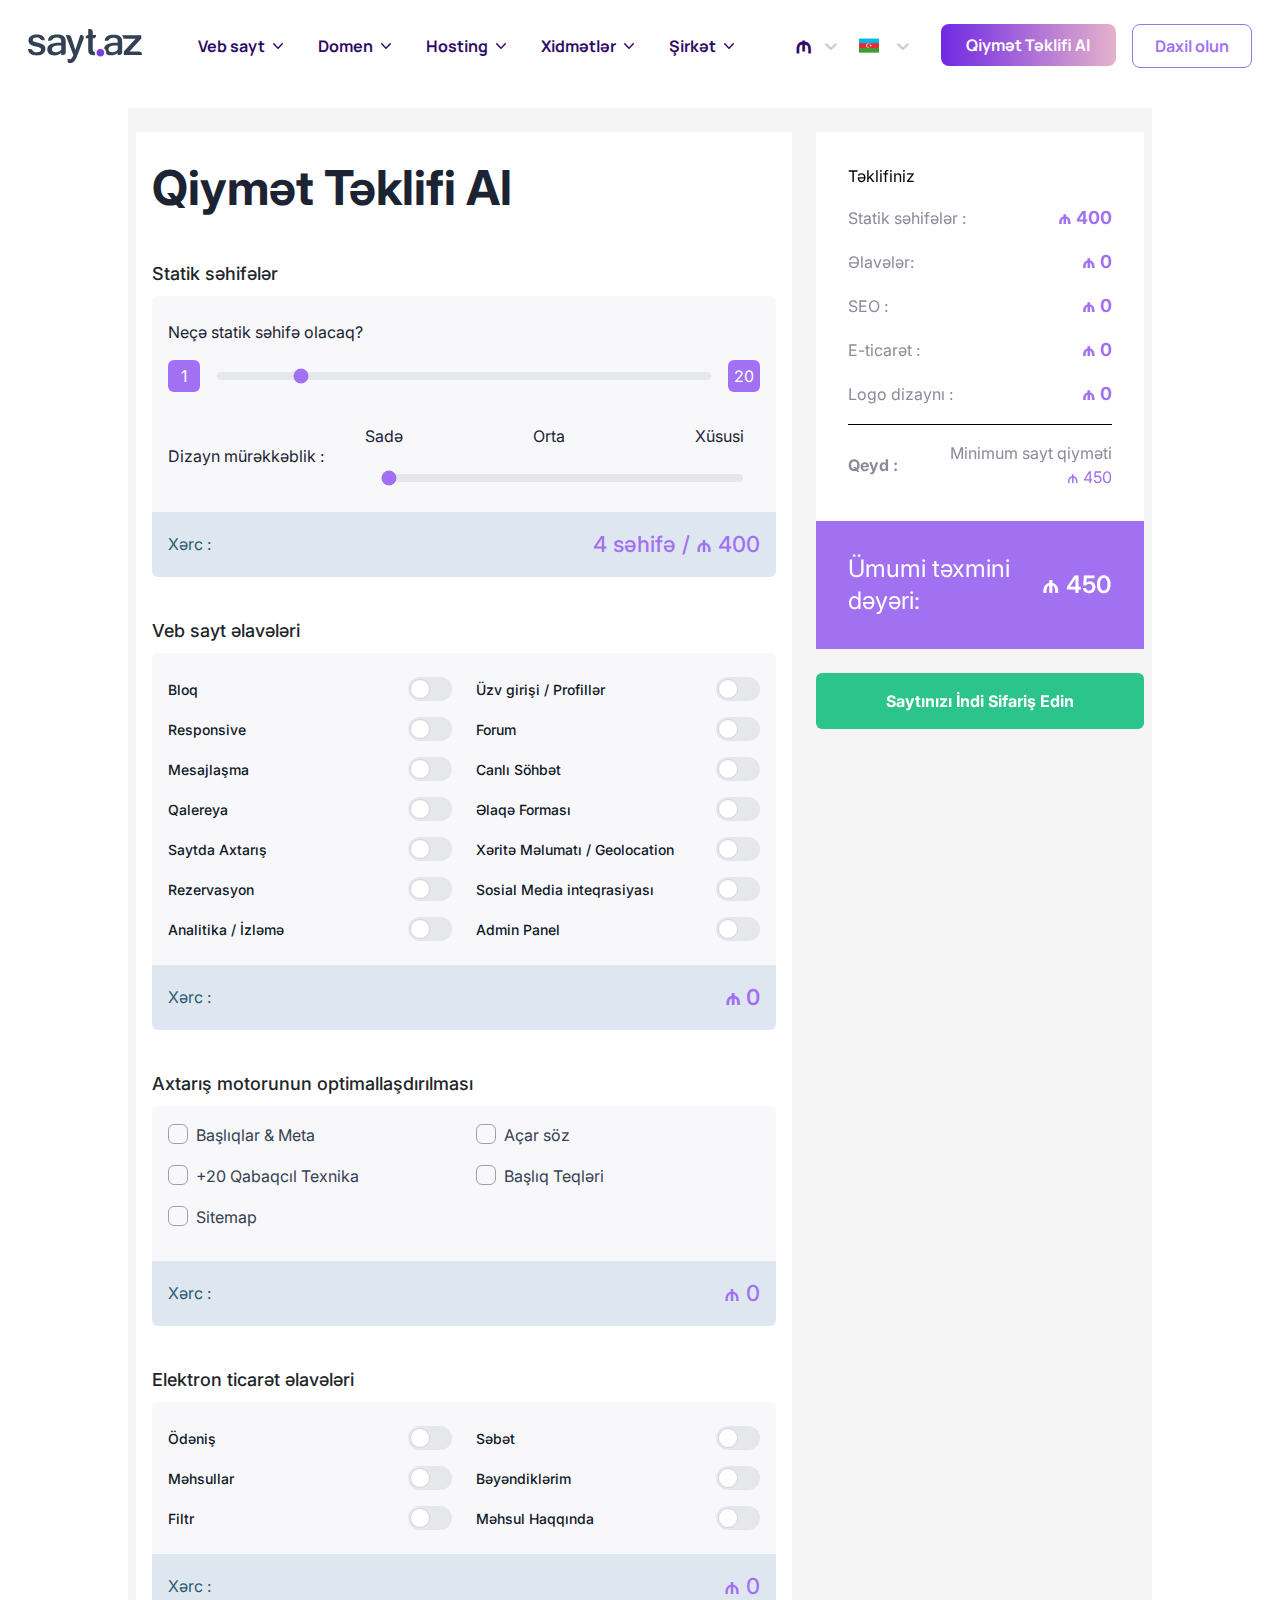
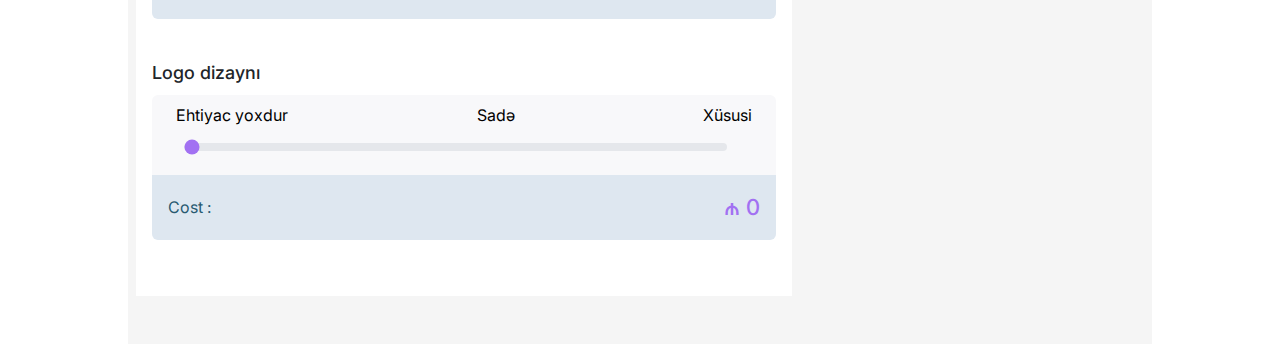
==== calculator.html @ a7df0b22 "calculator" ====
<!DOCTYPE html>
<html lang="en">
<head>
    <meta charset="UTF-8">
    <meta name="viewport" content="width=device-width, initial-scale=1.0">
    <title>sayt</title>
    <link rel="stylesheet" href="/src/input.css" />
    <link rel="stylesheet" href="/src/output.css" />
    <link rel="preconnect" href="https://fonts.googleapis.com">
    <link rel="preconnect" href="https://fonts.gstatic.com" crossorigin>
    <link href="https://fonts.googleapis.com/css2?family=Inter:ital,opsz,wght@0,14..32,100..900;1,14..32,100..900&family=Manrope:wght@200..800&display=swap" rel="stylesheet">
</head>
<body>
    <header class="flex py-[24px] bg-white px-[28px] items-center justify-between sticky top-0 z-[5000]">
        <a href="/index.html" class="h-[34.8px] w-[114px]"><img class="h-[100%] w-[100%] cursor-pointer" src="./icon/saytaz.svg" alt="logo" /></a>
        <div class="flex items-center gap-[30px]  max-s:hidden">
            <div class="flex flex-col relative">
                <div onclick="opendd(1)" class="flex items-center font-bold text-[16px] gap-[3px] cursor-pointer text-[#300B66] hover:text-[rgb(125,59,226)]">
                    <div>Veb sayt</div>
                    <div class="h-[20px] w-[20px]"><svg xmlns="http://www.w3.org/2000/svg" viewBox="0 0 20 20" fill="currentColor" aria-hidden="true" class="w-5 h-5 group-hover:text-mainLightPurpleHover"><path fill-rule="evenodd" d="M5.23 7.21a.75.75 0 011.06.02L10 11.168l3.71-3.938a.75.75 0 111.08 1.04l-4.25 4.5a.75.75 0 01-1.08 0l-4.25-4.5a.75.75 0 01.02-1.06z" clip-rule="evenodd"></path></svg></div>
                </div>
                <div id="dropdown1" class="flex-col py-[16px] min-w-[414px] bg-white rounded-lg border-slate-200 hidden overflow-y-scroll border-[1px] absolute top-[38px] left-[-158px] z-[1000] dropdowns">
                    <div class="flex pt-[12px] pr-[16px] pb-[12px] pl-[32px] gap-[16px] hover:bg-[rgb(248,250,252)] cursor-pointer">
                        <div class="h-[52px] w-[52px] bg-[rgb(219,234,254)] flex items-center justify-center rounded-[8px]">
                            <img class="h-auto max-w-[28px]" src="./icon/website-program.svg" alt="wbp1"/>
                        </div>
                        <div class="flex flex-col">
                            <p class="text-[rgb(51,65,85)] font-[500] text-[16px]">Saytların hazırlanması</p>
                            <p class="text-[14px] font-bold text-[rgb(100,116,139)] ">Veb saytların hazırlanması</p>
                        </div>
                    </div>
                    <div class="flex pt-[12px] pr-[16px] pb-[12px] pl-[32px] gap-[16px] hover:bg-[rgb(248,250,252)] cursor-pointer">
                        <div class="h-[52px] w-[52px] bg-[rgb(219,234,254)] flex items-center justify-center rounded-[8px]">
                            <img class="h-auto max-w-[28px]" src="./icon/lJ9i3mHSrGbIyOFk6VnqpcyzeZgiKmjyiUfdEhAc.svg" alt="wbp2"/>
                        </div>
                        <div class="flex flex-col">
                            <p class="text-[rgb(51,65,85)] font-[500] text-[16px]">Hökumət və qeyri-kommersiya saytları</p>
                            <p class="text-[14px] font-bold text-[rgb(100,116,139)] ">Hökumət və qeyri-kommersiya saytları</p>
                        </div>
                    </div>
                    <div class="flex pt-[12px] pr-[16px] pb-[12px] pl-[32px] gap-[16px] hover:bg-[rgb(248,250,252)] cursor-pointer">
                        <div class="h-[52px] w-[52px] bg-[rgb(219,234,254)] flex items-center justify-center rounded-[8px]">
                            <img class="h-auto max-w-[28px]" src="./icon/3.svg" alt="wbp3"/>
                        </div>
                        <div class="flex flex-col">
                            <p class="text-[rgb(51,65,85)] font-[500] text-[16px]">Kiçik biznes saytları</p>
                            <p class="text-[14px] font-bold text-[rgb(100,116,139)] ">Kiçik bizneslər üçün saytlar</p>
                        </div>
                    </div>
                    <div class="flex pt-[12px] pr-[16px] pb-[12px] pl-[32px] gap-[16px] hover:bg-[rgb(248,250,252)] cursor-pointer">
                        <div class="h-[52px] w-[52px] bg-[rgb(219,234,254)] flex items-center justify-center rounded-[8px]">
                            <img class="h-auto max-w-[28px]" src="./icon/4.svg" alt="wbp4"/>
                        </div>
                        <div class="flex flex-col">
                            <p class="text-[rgb(51,65,85)] font-[500] text-[16px]">E-ticarət saytları</p>
                            <p class="text-[14px] font-bold text-[rgb(100,116,139)] ">E-ticarət saytları</p>
                        </div>
                    </div>
                    <div class="flex pt-[12px] pr-[16px] pb-[12px] pl-[32px] gap-[16px] hover:bg-[rgb(248,250,252)] cursor-pointer">
                        <div class="h-[52px] w-[52px] bg-[rgb(219,234,254)] flex items-center justify-center rounded-[8px]">
                            <img class="h-auto max-w-[28px]" src="./icon/5.svg" alt="wbp5"/>
                        </div>
                        <div class="flex flex-col">
                            <p class="text-[rgb(51,65,85)] font-[500] text-[16px]">Hüquq firma saytı</p>
                            <p class="text-[14px] font-bold text-[rgb(100,116,139)] ">Hüquq firma saytı</p>
                        </div>
                    </div>
                    <div class="flex pt-[12px] pr-[16px] pb-[12px] pl-[32px] gap-[16px] hover:bg-[rgb(248,250,252)] cursor-pointer">
                        <div class="h-[52px] w-[52px] bg-[rgb(219,234,254)] flex items-center justify-center rounded-[8px]">
                            <img class="h-auto max-w-[28px]" src="./icon/6.svg" alt="wbp6"/>
                        </div>
                        <div class="flex flex-col">
                            <p class="text-[rgb(51,65,85)] font-[500] text-[16px]">Bloqlar və Şəxsi Vebsayt</p>
                            <p class="text-[14px] font-bold text-[rgb(100,116,139)] ">Bloqlar və Şəxsi Vebsayt</p>
                        </div>
                    </div>
                    <div class="flex pt-[12px] pr-[16px] pb-[12px] pl-[32px] gap-[16px] hover:bg-[rgb(248,250,252)] cursor-pointer">
                        <div class="h-[52px] w-[52px] bg-[rgb(219,234,254)] flex items-center justify-center rounded-[8px]">
                            <img class="h-auto max-w-[28px]" src="./icon/7.svg" alt="wbp7"/>
                        </div>
                        <div class="flex flex-col">
                            <p class="text-[rgb(51,65,85)] font-[500] text-[16px]">Daşınmaz əmlak veb saytı</p>
                            <p class="text-[14px] font-bold text-[rgb(100,116,139)] ">Daşınmaz əmlak veb saytı</p>
                        </div>
                    </div>
                    <div class="flex pt-[12px] pr-[16px] pb-[12px] pl-[32px] gap-[16px] hover:bg-[rgb(248,250,252)] cursor-pointer">
                        <div class="h-[52px] w-[52px] bg-[rgb(219,234,254)] flex items-center justify-center rounded-[8px]">
                            <img class="h-auto max-w-[28px]" src="./icon/8.svg" alt="wbp8"/>
                        </div>
                        <div class="flex flex-col">
                            <p class="text-[rgb(51,65,85)] font-[500] text-[16px]">Tibb - Doktor Saytlar</p>
                            <p class="text-[14px] font-bold text-[rgb(100,116,139)] ">Tibb Doktor Saytlar</p>
                        </div>
                    </div>
                    <div class="flex pt-[12px] pr-[16px] pb-[12px] pl-[32px] gap-[16px] hover:bg-[rgb(248,250,252)] cursor-pointer">
                        <div class="h-[52px] w-[52px] bg-[rgb(219,234,254)] flex items-center justify-center rounded-[8px]">
                            <img class="h-auto max-w-[28px]" src="./icon/9.svg" alt="wbp9"/>
                        </div>
                        <div class="flex flex-col">
                            <p class="text-[rgb(51,65,85)] font-[500] text-[16px]">WordPress Saytları</p>
                            <p class="text-[14px] font-bold text-[rgb(100,116,139)] ">WordPress Saytları</p>
                        </div>
                    </div>
                </div>
            </div>
            <div class="flex flex-col relative">
                <div onclick="opendd(2)" class="flex items-center font-bold text-[16px] gap-[3px] cursor-pointer text-[#300B66] hover:text-[rgb(125,59,226)]">
                    <div>Domen</div>
                    <div class="h-[20px] w-[20px]"><svg xmlns="http://www.w3.org/2000/svg" viewBox="0 0 20 20" fill="currentColor" aria-hidden="true" class="w-5 h-5 group-hover:text-mainLightPurpleHover"><path fill-rule="evenodd" d="M5.23 7.21a.75.75 0 011.06.02L10 11.168l3.71-3.938a.75.75 0 111.08 1.04l-4.25 4.5a.75.75 0 01-1.08 0l-4.25-4.5a.75.75 0 01.02-1.06z" clip-rule="evenodd"></path></svg></div>
                </div>
                <div id="dropdown2" class="flex-col  bg-white py-[16px] min-w-[341px] rounded-lg border-slate-200 overflow-y-scroll border-[1px] hidden absolute top-[38px] left-[-135px] z-1000 dropdowns">
                    <div class="flex pt-[12px] pr-[16px] pb-[12px] pl-[32px] gap-[16px] hover:bg-[rgb(248,250,252)] cursor-pointer">
                        <div class="h-[52px] w-[52px] bg-[rgb(219,234,254)] flex items-center justify-center rounded-[8px]">
                            <img class="h-auto max-w-[28px]" src="./icon/10.svg" alt="wbp10"/>
                        </div>
                        <div class="flex flex-col">
                            <p class="text-[rgb(51,65,85)] font-[500] text-[16px]">Domen</p>
                            <p class="text-[14px] font-bold text-[rgb(100,116,139)] ">Etibarlı xidmət</p>
                        </div>
                    </div>
                    <div class="flex pt-[12px] pr-[16px] pb-[12px] pl-[32px] gap-[16px] hover:bg-[rgb(248,250,252)] cursor-pointer">
                        <div class="h-[52px] w-[52px] bg-[rgb(219,234,254)] flex items-center justify-center rounded-[8px]">
                            <img class="h-auto max-w-[28px]" src="./icon/11.svg" alt="wbp11"/>
                        </div>
                        <div class="flex flex-col">
                            <p class="text-[rgb(51,65,85)] font-[500] text-[16px]">Pulsuz Domen Qeydiyyatı</p>
                            <p class="text-[14px] font-bold text-[rgb(100,116,139)] ">Sürətli qeydiyyat</p>
                        </div>
                    </div>
                </div>
            </div>
            <div class="flex flex-col relative">
                <div onclick="opendd(3)" class="flex items-center font-bold text-[16px] gap-[3px] cursor-pointer text-[#300B66] hover:text-[rgb(125,59,226)]">
                    <div>Hosting</div>
                    <div class="h-[20px] w-[20px]"><svg xmlns="http://www.w3.org/2000/svg" viewBox="0 0 20 20" fill="currentColor" aria-hidden="true" class="w-5 h-5 group-hover:text-mainLightPurpleHover"><path fill-rule="evenodd" d="M5.23 7.21a.75.75 0 011.06.02L10 11.168l3.71-3.938a.75.75 0 111.08 1.04l-4.25 4.5a.75.75 0 01-1.08 0l-4.25-4.5a.75.75 0 01.02-1.06z" clip-rule="evenodd"></path></svg></div>
                </div>
                <div id="dropdown3" class="flex-col min-w-[341px] bg-white py-[16px] rounded-lg border-slate-200 overflow-y-scroll border-[1px] hidden absolute top-[38px] left-[-130px] z-1000 dropdowns">
                    <div class="flex pt-[12px] pr-[16px] pb-[12px] pl-[32px] gap-[16px] hover:bg-[rgb(248,250,252)] cursor-pointer">
                        <div class="h-[52px] w-[52px] bg-[rgb(219,234,254)] flex items-center justify-center rounded-[8px]">
                            <img class="h-auto max-w-[28px]" src="./icon/12.svg" alt="wbp12"/>
                        </div>
                        <div class="flex flex-col">
                            <p class="text-[rgb(51,65,85)] font-[500] text-[16px]">Veb Hosting</p>
                            <p class="text-[14px] font-bold text-[rgb(100,116,139)] ">₼10.00/ay-dan başlayaraq</p>
                        </div>
                    </div>
                    <div class="flex pt-[12px] pr-[16px] pb-[12px] pl-[32px] gap-[16px] hover:bg-[rgb(248,250,252)] cursor-pointer">
                        <div class="h-[52px] w-[52px] bg-[rgb(219,234,254)] flex items-center justify-center rounded-[8px]">
                            <img class="h-auto max-w-[28px]" src="./icon/13.svg" alt="wbp13"/>
                        </div>
                        <div class="flex flex-col">
                            <p class="text-[rgb(51,65,85)] font-[500] text-[16px]">VPS</p>
                            <p class="text-[14px] font-bold text-[rgb(100,116,139)] ">₼15.00/ay-dan başlayaraq</p>
                        </div>
                    </div>
                    <div class="flex pt-[12px] pr-[16px] pb-[12px] pl-[32px] gap-[16px] hover:bg-[rgb(248,250,252)] cursor-pointer">
                        <div class="h-[52px] w-[52px] bg-[rgb(219,234,254)] flex items-center justify-center rounded-[8px]">
                            <img class="h-auto max-w-[28px]" src="./icon/14.svg" alt="wbp14"/>
                        </div>
                        <div class="flex flex-col">
                            <p class="text-[rgb(51,65,85)] font-[500] text-[16px]">Server</p>
                            <p class="text-[14px] font-bold text-[rgb(100,116,139)] ">₼99.00/ay-dan başlayaraq</p>
                        </div>
                    </div>
                </div>
            </div>
            <div class="flex flex-col relative">
                <div onclick="opendd(4)" class="flex items-center font-bold text-[16px] gap-[3px] cursor-pointer text-[#300B66] hover:text-[rgb(125,59,226)]">
                    <div>Xidmətlər</div>
                    <div class="h-[20px] w-[20px]"><svg xmlns="http://www.w3.org/2000/svg" viewBox="0 0 20 20" fill="currentColor" aria-hidden="true" class="w-5 h-5 group-hover:text-mainLightPurpleHover"><path fill-rule="evenodd" d="M5.23 7.21a.75.75 0 011.06.02L10 11.168l3.71-3.938a.75.75 0 111.08 1.04l-4.25 4.5a.75.75 0 01-1.08 0l-4.25-4.5a.75.75 0 01.02-1.06z" clip-rule="evenodd"></path></svg></div>
                </div>
                <div id="dropdown4" class="flex-col min-w-[351px] py-[16px] rounded-lg  bg-white border-slate-200 overflow-y-scroll border-[1px] hidden absolute top-[38px] left-[-120px] z-1000 dropdowns">
                    <div class="flex pt-[12px] pr-[16px] pb-[12px] pl-[32px] gap-[16px] hover:bg-[rgb(248,250,252)] cursor-pointer">
                        <div class="h-[52px] w-[52px] bg-[rgb(219,234,254)] flex items-center justify-center rounded-[8px]">
                            <img class="h-auto max-w-[28px]" src="./icon/15.svg" alt="wbp15"/>
                        </div>
                        <div class="flex flex-col">
                            <p class="text-[rgb(51,65,85)] font-[500] text-[16px]">Vebsayt sifarişinizi izləyin</p>
                            <p class="text-[14px] font-bold text-[rgb(100,116,139)] ">Sifarişinizi asanlıqla izləyin</p>
                        </div>
                    </div>
                    <div class="flex pt-[12px] pr-[16px] pb-[12px] pl-[32px] gap-[16px] hover:bg-[rgb(248,250,252)] cursor-pointer">
                        <div class="h-[52px] w-[52px] bg-[rgb(219,234,254)] flex items-center justify-center rounded-[8px]">
                            <img class="h-auto max-w-[28px]" src="./icon/16.svg" alt="wbp16"/>
                        </div>
                        <a class="flex flex-col">
                            <p class="text-[rgb(51,65,85)] font-[500] text-[16px]">Sayt Kalkulyatoru</p>
                            <p class="text-[14px] font-bold text-[rgb(100,116,139)] ">Saytın Qiymətini Öyrən</p>
                        </a>
                    </div>
                    <div class="flex pt-[12px] pr-[16px] pb-[12px] pl-[32px] gap-[16px] hover:bg-[rgb(248,250,252)] cursor-pointer">
                        <div class="h-[52px] w-[52px] bg-[rgb(219,234,254)] flex items-center justify-center rounded-[8px]">
                            <img class="h-auto max-w-[28px]" src="./icon/17.svg" alt="wbp17"/>
                        </div>
                        <div class="flex flex-col">
                            <p class="text-[rgb(51,65,85)] font-[500] text-[16px]">SEO Xidməti</p>
                            <p class="text-[14px] font-bold text-[rgb(100,116,139)] ">Axtarış Sistemi Optimizasiyası</p>
                        </div>
                    </div>
                    <div class="flex pt-[12px] pr-[16px] pb-[12px] pl-[32px] gap-[16px] hover:bg-[rgb(248,250,252)] cursor-pointer">
                        <div class="h-[52px] w-[52px] bg-[rgb(219,234,254)] flex items-center justify-center rounded-[8px]">
                            <img class="h-auto max-w-[28px]" src="./icon/18.svg" alt="wbp18"/>
                        </div>
                        <div class="flex flex-col">
                            <p class="text-[rgb(51,65,85)] font-[500] text-[16px]">Mobil Tətbiqlərin Hazırlanması</p>
                            <p class="text-[14px] font-bold text-[rgb(100,116,139)] ">Mobil tətbiq xidməti</p>
                        </div>
                    </div>
                    <div class="flex pt-[12px] pr-[16px] pb-[12px] pl-[32px] gap-[16px] hover:bg-[rgb(248,250,252)] cursor-pointer">
                        <div class="h-[52px] w-[52px] bg-[rgb(219,234,254)] flex items-center justify-center rounded-[8px]">
                            <img class="h-auto max-w-[28px]" src="./icon/20.svg" alt="wbp20"/>
                        </div>
                        <div class="flex flex-col">
                            <p class="text-[rgb(51,65,85)] font-[500] text-[16px]">Sosial Media Marketinq</p>
                            <p class="text-[14px] font-bold text-[rgb(100,116,139)] ">Sosial Media Marketinq</p>
                        </div>
                    </div>
                </div>
            </div>
            <div class="flex flex-col relative">
                <div onclick="opendd(5)" class="flex items-center font-bold text-[16px] gap-[3px] cursor-pointer text-[#300B66] hover:text-[rgb(125,59,226)]">
                    <div>Şirkət</div>
                    <div class="h-[20px] w-[20px]"><svg xmlns="http://www.w3.org/2000/svg" viewBox="0 0 20 20" fill="currentColor" aria-hidden="true" class="w-5 h-5 group-hover:text-mainLightPurpleHover"><path fill-rule="evenodd" d="M5.23 7.21a.75.75 0 011.06.02L10 11.168l3.71-3.938a.75.75 0 111.08 1.04l-4.25 4.5a.75.75 0 01-1.08 0l-4.25-4.5a.75.75 0 01.02-1.06z" clip-rule="evenodd"></path></svg></div>
                </div>
                <div id="dropdown5" class="flex-col min-w-[490px] py-[16px]  bg-white rounded-lg border-slate-200 overflow-y-scroll border-[1px] hidden absolute top-[38px] left-[-200px] z-1000 dropdowns">
                    <div class="flex pt-[12px] pr-[16px] pb-[12px] pl-[32px] gap-[16px] hover:bg-[rgb(248,250,252)] cursor-pointer">
                        <div class="h-[52px] w-[52px] bg-[rgb(219,234,254)] flex items-center justify-center rounded-[8px]">
                            <img class="h-auto max-w-[28px]" src="./icon/21.svg" alt="wbp21"/>
                        </div>
                        <div class="flex flex-col">
                            <p class="text-[rgb(51,65,85)] font-[500] text-[16px]">Haqqımızda</p>
                            <p class="text-[14px] font-bold text-[rgb(100,116,139)] ">Bizim komanda üzvlərimiz</p>
                        </div>
                    </div>
                    <div class="flex pt-[12px] pr-[16px] pb-[12px] pl-[32px] gap-[16px] hover:bg-[rgb(248,250,252)] cursor-pointer">
                        <div class="h-[52px] w-[52px] bg-[rgb(219,234,254)] flex items-center justify-center rounded-[8px]">
                            <img class="h-auto max-w-[28px]" src="./icon/22.svg" alt="wbp22"/>
                        </div>
                        <a class="flex flex-col">
                            <p class="text-[rgb(51,65,85)] font-[500] text-[16px]">Bloq</p>
                            <p class="text-[14px] font-bold text-[rgb(100,116,139)] ">Ən son xəbərlər və faydalı məlumatlar</p>
                        </a>
                    </div>
                    <div class="flex pt-[12px] pr-[16px] pb-[12px] pl-[32px] gap-[16px] hover:bg-[rgb(248,250,252)] cursor-pointer">
                        <div class="h-[52px] w-[52px] bg-[rgb(219,234,254)] flex items-center justify-center rounded-[8px]">
                            <img class="h-auto max-w-[28px]" src="./icon/23.svg" alt="wbp23"/>
                        </div>
                        <div class="flex flex-col">
                            <p class="text-[rgb(51,65,85)] font-[500] text-[16px]">Bütün StartUplar</p>
                            <p class="text-[14px] font-bold text-[rgb(100,116,139)] ">Startupları idarə edən komandamıza qoşulun</p>
                        </div>
                    </div>
                    <div class="flex pt-[12px] pr-[16px] pb-[12px] pl-[32px] gap-[16px] hover:bg-[rgb(248,250,252)] cursor-pointer">
                        <div class="h-[52px] w-[52px] bg-[rgb(219,234,254)] flex items-center justify-center rounded-[8px]">
                            <img class="h-auto max-w-[28px]" src="./icon/24.svg" alt="wbp24"/>
                        </div>
                        <div class="flex flex-col">
                            <p class="text-[rgb(51,65,85)] font-[500] text-[16px]">Portfolio</p>
                            <p class="text-[14px] font-bold text-[rgb(100,116,139)] ">Hazırladığımız hər bir iş bizim üçün dəyərlidir</p>
                        </div>
                    </div>
                    <div class="flex pt-[12px] pr-[16px] pb-[12px] pl-[32px] gap-[16px] hover:bg-[rgb(248,250,252)] cursor-pointer">
                        <div class="h-[52px] w-[52px] bg-[rgb(219,234,254)] flex items-center justify-center rounded-[8px]">
                            <img class="h-auto max-w-[28px]" src="./icon/25.svg" alt="wbp25"/>
                        </div>
                        <div class="flex flex-col">
                            <p class="text-[rgb(51,65,85)] font-[500] text-[16px]">Karyera</p>
                            <p class="text-[14px] font-bold text-[rgb(100,116,139)] ">Hazırkı vakansiyalarımız</p>
                        </div>
                    </div>
                    <div class="flex pt-[12px] pr-[16px] pb-[12px] pl-[32px] gap-[16px] hover:bg-[rgb(248,250,252)] cursor-pointer">
                        <div class="h-[52px] w-[52px] bg-[rgb(219,234,254)] flex items-center justify-center rounded-[8px]">
                            <img class="h-auto max-w-[28px]" src="./icon/26.svg" alt="wbp26"/>
                        </div>
                        <div class="flex flex-col">
                            <p class="text-[rgb(51,65,85)] font-[500] text-[16px]">Freelance</p>
                            <p class="text-[14px] font-bold text-[rgb(100,116,139)] ">Sizdə qeydiyyatdan keçməklə freelance işləyə bilərsiz</p>
                        </div>
                    </div>
                    <div class="flex pt-[12px] pr-[16px] pb-[12px] pl-[32px] gap-[16px] hover:bg-[rgb(248,250,252)] cursor-pointer">
                        <div class="h-[52px] w-[52px] bg-[rgb(219,234,254)] flex items-center justify-center rounded-[8px]">
                            <img class="h-auto max-w-[28px]" src="./icon/27.svg" alt="wbp27"/>
                        </div>
                        <div class="flex flex-col">
                            <p class="text-[rgb(51,65,85)] font-[500] text-[16px]">Əlaqə Forması</p>
                            <p class="text-[14px] font-bold text-[rgb(100,116,139)] ">Əlaqə Saxlayın</p>
                        </div>
                    </div>
                </div>
            </div>
        </div>
        <div class="flex flex-row gap-[28px]">
            <div class="flex flexr-row gap-[18px] items-center">
                <div class="flex flex-col text-[#300B66] relative"> 
                    <div onclick="opendd(6)" class="flex flex-row items-center gap-[10px] cursor-pointer">
                        <span class="text-[22px] font-bold">₼</span>
                        <div class="h-[20px] w-[20px]">
                            <svg height="20" width="20" viewBox="0 0 20 20" aria-hidden="true" focusable="false" class="css-8mmkcg"><path fill="rgb(204, 204, 204)" class="hover:fill-[rgb(153,153,153)]" d="M4.516 7.548c0.436-0.446 1.043-0.481 1.576 0l3.908 3.747 3.908-3.747c0.533-0.481 1.141-0.446 1.574 0 0.436 0.445 0.408 1.197 0 1.615-0.406 0.418-4.695 4.502-4.695 4.502-0.217 0.223-0.502 0.335-0.787 0.335s-0.57-0.112-0.789-0.335c0 0-4.287-4.084-4.695-4.502s-0.436-1.17 0-1.615z"></path></svg>
                        </div>
                    </div>
                    <div id="dropdown6" class="hidden flex-col position absolute h-[72px] text-[18px] bg-white py-[4px] border-[1px] min-w-[60px] border-[rgb(225,225,225)] rounded-[4px] font-bold top-[44px] left-[-3px] ">
                        <div class="pl-[18px] h-[32px] w-full cursor-pointer"><span>$</span></div>
                        <div class="bg-[rgb(241,232,255)] h-[32px] pl-[18px] cursor-pointer w-full"><span>₼</span></div>
                    </div>
                </div>
                <div class="flex flex-col text-[#300B66] relative"> 
                    <div onclick="opendd(7)" class="flex flex-row items-center gap-[10px] cursor-pointer">
                        <div class="h-[33px] w-[24px] flex items-center"><img class="h-[16px] w-[20px] object-cover" src="/icon/az.png" alt="flg"/></div>
                        <div class="h-[20px] w-[20px]">
                            <svg height="20" width="20" viewBox="0 0 20 20" aria-hidden="true" focusable="false" class="css-8mmkcg"><path fill="rgb(204, 204, 204)" class="hover:fill-[rgb(153,153,153)]" d="M4.516 7.548c0.436-0.446 1.043-0.481 1.576 0l3.908 3.747 3.908-3.747c0.533-0.481 1.141-0.446 1.574 0 0.436 0.445 0.408 1.197 0 1.615-0.406 0.418-4.695 4.502-4.695 4.502-0.217 0.223-0.502 0.335-0.787 0.335s-0.57-0.112-0.789-0.335c0 0-4.287-4.084-4.695-4.502s-0.436-1.17 0-1.615z"></path></svg>
                        </div>
                    </div>
                    <div id="dropdown7" class="hidden flex-col position absolute h-[72px] pt-[3px] bg-white pb-[4px] border-[1px] min-w-[60px] border-[rgb(225,225,225)] rounded-[4px] font-bold top-[44px] left-[-3px] ">
                        <div class="pl-[18px] w-full h-[32px] cursor-pointer"><div class="h-[33px] w-[24px] flex items-center"><img class="h-[16px] w-full object-cover" src="/icon/usa3.png" alt="flg2"/></div></div>
                        <div class="bg-[rgb(241,232,255)] h-[32px] overflow-hidden pl-[18px] w-full cursor-pointer">  <div class="h-[33px] w-[24px] flex items-center"><img class="h-[16px] w-full object-cover" src="/icon/az.png" alt="flg3"></div></div>
                    </div>
                </div>
            </div>
            <div class="flex flex-row gap-[16px] max-m:hidden">
                <button class="bg-[linear-gradient(90deg,#7028e4,#e5b2ca)] h-[41.91px] w-[175.39px] cursor-pointer text-white text-[16px] font-bold rounded-[8px]">Qiymət Təklifi Al</button>
                <button class="h-[43.91px] w-[120px] rounded-[8px] font-bold border-[1px] border-[rgb(162,113,242)] text-[rgb(162,113,242)] cursor-pointer">Daxil olun</button>
            </div>
            <div onclick="opensb()" class="hidden items-center cursor-pointer max-m:flex p-[10px]">
                <svg xmlns="http://www.w3.org/2000/svg" fill="none" viewBox="0 0 24 24" stroke-width="1.5" stroke="currentColor" aria-hidden="true" class="h-6 w-6"><path stroke-linecap="round" stroke-linejoin="round" d="M3.75 6.75h16.5M3.75 12h16.5m-16.5 5.25h16.5"></path></svg>
            </div>
        </div>
    </header>
    <div id="sidebar" class="hidden flex-col w-[383px] max-xxs:w-[339px] min-h-[100vh] overflow-auto p-[32px] bg-white m:opacity-0 border-l-[rgb(227,221,233)]  border-[1px] border-r-0 border-b-0 border-t-0 gap-[10px]  fixed top-0 right-0 z-9999">
        <div onclick="opensb()" class="ml-auto cursor-pointer">
            <svg xmlns="http://www.w3.org/2000/svg" fill="none" viewBox="0 0 24 24" stroke-width="1.5" stroke="currentColor" aria-hidden="true" class="h-6 w-6"><path stroke-linecap="round" stroke-linejoin="round" d="M6 18L18 6M6 6l12 12"></path></svg>
        </div>
        <div class="flex flex-col gap-[30px] s:hidden py-[12px]">
            <div class="flex flex-col relative">
                <div onclick="opendd(11)" class="flex items-center font-[800] text-[16px] gap-[3px] cursor-pointer text-[#300B66] hover:text-[rgb(125,59,226)]">
                    <div >Veb sayt</div>
                    <div class="h-[20px] w-[20px]"><svg xmlns="http://www.w3.org/2000/svg" viewBox="0 0 20 20" fill="currentColor" aria-hidden="true" class="w-5 h-5 group-hover:text-mainLightPurpleHover"><path fill-rule="evenodd" d="M5.23 7.21a.75.75 0 011.06.02L10 11.168l3.71-3.938a.75.75 0 111.08 1.04l-4.25 4.5a.75.75 0 01-1.08 0l-4.25-4.5a.75.75 0 01.02-1.06z" clip-rule="evenodd"></path></svg></div>
                </div>
                <div id="dropdown11" class="flex-col py-[16px] w-[334px] rounded-lg border-slate-200 hidden overflow-y-scroll border-[1px] absolute top-[38px] z-[4000] bg-white dropdowns">
                    <div class="flex pt-[12px] pr-[16px] pb-[12px] pl-[32px] gap-[16px] hover:bg-[rgb(248,250,252)] cursor-pointer">
                        <div class="h-[52px] w-[52px] hidden xs:flex bg-[rgb(219,234,254)]  items-center justify-center rounded-[8px]">
                            <img class="h-auto max-w-[28px]" src="./icon/website-program.svg" alt="wbp1"/>
                        </div>
                        <div class="flex flex-col">
                            <p class="text-[rgb(51,65,85)] font-[500] text-[16px]">Saytların hazırlanması</p>
                            <p class="text-[14px] font-bold text-[rgb(100,116,139)] ">Veb saytların hazırlanması</p>
                        </div>
                    </div>
                    <div class="flex pt-[12px] pr-[16px] pb-[12px] pl-[32px] gap-[16px] hover:bg-[rgb(248,250,252)] cursor-pointer">
                        <div class="h-[52px] w-[52px] bg-[rgb(219,234,254)] hidden xs:flex items-center justify-center rounded-[8px]">
                            <img class="h-auto max-w-[28px]" src="./icon/lJ9i3mHSrGbIyOFk6VnqpcyzeZgiKmjyiUfdEhAc.svg" alt="wbp2"/>
                        </div>
                        <div class="flex flex-col">
                            <p class="text-[rgb(51,65,85)] font-[500] text-[16px]">Hökumət və qeyri-kommersiya saytları</p>
                            <p class="text-[14px] font-bold text-[rgb(100,116,139)] ">Hökumət və qeyri-kommersiya saytları</p>
                        </div>
                    </div>
                    <div class="flex pt-[12px] pr-[16px] pb-[12px] pl-[32px] gap-[16px] hover:bg-[rgb(248,250,252)] cursor-pointer">
                        <div class="h-[52px] w-[52px] bg-[rgb(219,234,254)] hidden xs:flex items-center justify-center rounded-[8px]">
                            <img class="h-auto max-w-[28px]" src="./icon/3.svg" alt="wbp3"/>
                        </div>
                        <div class="flex flex-col">
                            <p class="text-[rgb(51,65,85)] font-[500] text-[16px]">Kiçik biznes saytları</p>
                            <p class="text-[14px] font-bold text-[rgb(100,116,139)] ">Kiçik bizneslər üçün saytlar</p>
                        </div>
                    </div>
                    <div class="flex pt-[12px] pr-[16px] pb-[12px] pl-[32px] gap-[16px] hover:bg-[rgb(248,250,252)] cursor-pointer">
                        <div class="h-[52px] w-[52px] bg-[rgb(219,234,254)] hidden xs:flex items-center justify-center rounded-[8px]">
                            <img class="h-auto max-w-[28px]" src="./icon/4.svg" alt="wbp4"/>
                        </div>
                        <div class="flex flex-col">
                            <p class="text-[rgb(51,65,85)] font-[500] text-[16px]">E-ticarət saytları</p>
                            <p class="text-[14px] font-bold text-[rgb(100,116,139)] ">E-ticarət saytları</p>
                        </div>
                    </div>
                    <div class="flex pt-[12px] pr-[16px] pb-[12px] pl-[32px] gap-[16px] hover:bg-[rgb(248,250,252)] cursor-pointer">
                        <div class="h-[52px] w-[52px] bg-[rgb(219,234,254)] hidden xs:flex items-center justify-center rounded-[8px]">
                            <img class="h-auto max-w-[28px]" src="./icon/5.svg" alt="wbp5"/>
                        </div>
                        <div class="flex flex-col">
                            <p class="text-[rgb(51,65,85)] font-[500] text-[16px]">Hüquq firma saytı</p>
                            <p class="text-[14px] font-bold text-[rgb(100,116,139)] ">Hüquq firma saytı</p>
                        </div>
                    </div>
                    <div class="flex pt-[12px] pr-[16px] pb-[12px] pl-[32px] gap-[16px] hover:bg-[rgb(248,250,252)] cursor-pointer">
                        <div class="h-[52px] w-[52px] bg-[rgb(219,234,254)] hidden xs:flex items-center justify-center rounded-[8px]">
                            <img class="h-auto max-w-[28px]" src="./icon/6.svg" alt="wbp6"/>
                        </div>
                        <div class="flex flex-col">
                            <p class="text-[rgb(51,65,85)] font-[500] text-[16px]">Bloqlar və Şəxsi Vebsayt</p>
                            <p class="text-[14px] font-bold text-[rgb(100,116,139)] ">Bloqlar və Şəxsi Vebsayt</p>
                        </div>
                    </div>
                    <div class="flex pt-[12px] pr-[16px] pb-[12px] pl-[32px] gap-[16px] hover:bg-[rgb(248,250,252)] cursor-pointer">
                        <div class="h-[52px] w-[52px] bg-[rgb(219,234,254)] hidden xs:flex items-center justify-center rounded-[8px]">
                            <img class="h-auto max-w-[28px]" src="./icon/7.svg" alt="wbp7"/>
                        </div>
                        <div class="flex flex-col">
                            <p class="text-[rgb(51,65,85)] font-[500] text-[16px]">Daşınmaz əmlak veb saytı</p>
                            <p class="text-[14px] font-bold text-[rgb(100,116,139)] ">Daşınmaz əmlak veb saytı</p>
                        </div>
                    </div>
                    <div class="flex pt-[12px] pr-[16px] pb-[12px] pl-[32px] gap-[16px] hover:bg-[rgb(248,250,252)] cursor-pointer">
                        <div class="h-[52px] w-[52px] bg-[rgb(219,234,254)] hidden xs:flex items-center justify-center rounded-[8px]">
                            <img class="h-auto max-w-[28px]" src="./icon/8.svg" alt="wbp8"/>
                        </div>
                        <div class="flex flex-col">
                            <p class="text-[rgb(51,65,85)] font-[500] text-[16px]">Tibb - Doktor Saytlar</p>
                            <p class="text-[14px] font-bold text-[rgb(100,116,139)] ">Tibb Doktor Saytlar</p>
                        </div>
                    </div>
                    <div class="flex pt-[12px] pr-[16px] pb-[12px] pl-[32px] gap-[16px] hover:bg-[rgb(248,250,252)] cursor-pointer">
                        <div class="h-[52px] w-[52px] bg-[rgb(219,234,254)] hidden xs:flex items-center justify-center rounded-[8px]">
                            <img class="h-auto max-w-[28px]" src="./icon/9.svg" alt="wbp9"/>
                        </div>
                        <div class="flex flex-col">
                            <p class="text-[rgb(51,65,85)] font-[500] text-[16px]">WordPress Saytları</p>
                            <p class="text-[14px] font-bold text-[rgb(100,116,139)] ">WordPress Saytları</p>
                        </div>
                    </div>
                </div>
            </div>
            <div class="flex flex-col relative">
                <div onclick="opendd(12)" class="flex items-center font-[800] text-[16px] gap-[3px] cursor-pointer text-[#300B66] hover:text-[rgb(125,59,226)]">
                    <div>Domen</div>
                    <div class="h-[20px] w-[20px]"><svg xmlns="http://www.w3.org/2000/svg" viewBox="0 0 20 20" fill="currentColor" aria-hidden="true" class="w-5 h-5 group-hover:text-mainLightPurpleHover"><path fill-rule="evenodd" d="M5.23 7.21a.75.75 0 011.06.02L10 11.168l3.71-3.938a.75.75 0 111.08 1.04l-4.25 4.5a.75.75 0 01-1.08 0l-4.25-4.5a.75.75 0 01.02-1.06z" clip-rule="evenodd"></path></svg></div>
                </div>
                <div id="dropdown12" class="flex-col py-[16px] rounded-lg border-slate-200 overflow-y-scroll border-[1px] hidden absolute top-[38px] bg-white  z-[4000] dropdowns">
                    <div class="flex pt-[12px] pr-[16px] pb-[12px] pl-[32px] gap-[16px] hover:bg-[rgb(248,250,252)] cursor-pointer">
                        <div class="h-[52px] w-[52px] bg-[rgb(219,234,254)] hidden xs:flex items-center justify-center rounded-[8px]">
                            <img class="h-auto max-w-[28px]" src="./icon/10.svg" alt="wbp10"/>
                        </div>
                        <div class="flex flex-col">
                            <p class="text-[rgb(51,65,85)] font-[500] text-[16px]">Domen</p>
                            <p class="text-[14px] font-bold text-[rgb(100,116,139)] ">Etibarlı xidmət</p>
                        </div>
                    </div>
                    <div class="flex pt-[12px] pr-[16px] pb-[12px] pl-[32px] gap-[16px] hover:bg-[rgb(248,250,252)] cursor-pointer">
                        <div class="h-[52px] w-[52px] bg-[rgb(219,234,254)] hidden xs:flex items-center justify-center rounded-[8px]">
                            <img class="h-auto max-w-[28px]" src="./icon/11.svg" alt="wbp11"/>
                        </div>
                        <div class="flex flex-col">
                            <p class="text-[rgb(51,65,85)] font-[500] text-[16px]">Pulsuz Domen Qeydiyyatı</p>
                            <p class="text-[14px] font-bold text-[rgb(100,116,139)] ">Sürətli qeydiyyat</p>
                        </div>
                    </div>
                </div>
            </div>
            <div class="flex flex-col relative">
                <div onclick="opendd(13)" class="flex items-center font-[800] text-[16px] gap-[3px] cursor-pointer text-[#300B66] hover:text-[rgb(125,59,226)]">
                    <div>Hosting</div>
                    <div class="h-[20px] w-[20px]"><svg xmlns="http://www.w3.org/2000/svg" viewBox="0 0 20 20" fill="currentColor" aria-hidden="true" class="w-5 h-5 group-hover:text-mainLightPurpleHover"><path fill-rule="evenodd" d="M5.23 7.21a.75.75 0 011.06.02L10 11.168l3.71-3.938a.75.75 0 111.08 1.04l-4.25 4.5a.75.75 0 01-1.08 0l-4.25-4.5a.75.75 0 01.02-1.06z" clip-rule="evenodd"></path></svg></div>
                </div>
                <div id="dropdown13" class="flex-col py-[16px] rounded-lg border-slate-200 overflow-y-scroll border-[1px] hidden absolute top-[38px] z-[4000] bg-white dropdowns">
                    <div class="flex pt-[12px] pr-[16px] pb-[12px] pl-[32px] gap-[16px] hover:bg-[rgb(248,250,252)] cursor-pointer">
                        <div class="h-[52px] w-[52px] bg-[rgb(219,234,254)] hidden xs:flex items-center justify-center rounded-[8px]">
                            <img class="h-auto max-w-[28px]" src="./icon/12.svg" alt="wbp12"/>
                        </div>
                        <div class="flex flex-col">
                            <p class="text-[rgb(51,65,85)] font-[500] text-[16px]">Veb Hosting</p>
                            <p class="text-[14px] font-bold text-[rgb(100,116,139)] ">₼10.00/ay-dan başlayaraq</p>
                        </div>
                    </div>
                    <div class="flex pt-[12px] pr-[16px] pb-[12px] pl-[32px] gap-[16px] hover:bg-[rgb(248,250,252)] cursor-pointer">
                        <div class="h-[52px] w-[52px] bg-[rgb(219,234,254)] hidden xs:flex items-center justify-center rounded-[8px]">
                            <img class="h-auto max-w-[28px]" src="./icon/13.svg" alt="wbp13"/>
                        </div>
                        <div class="flex flex-col">
                            <p class="text-[rgb(51,65,85)] font-[500] text-[16px]">VPS</p>
                            <p class="text-[14px] font-bold text-[rgb(100,116,139)] ">₼15.00/ay-dan başlayaraq</p>
                        </div>
                    </div>
                    <div class="flex pt-[12px] pr-[16px] pb-[12px] pl-[32px] gap-[16px] hover:bg-[rgb(248,250,252)] cursor-pointer">
                        <div class="h-[52px] w-[52px] bg-[rgb(219,234,254)] hidden xs:flex items-center justify-center rounded-[8px]">
                            <img class="h-auto max-w-[28px]" src="./icon/14.svg" alt="wbp14"/>
                        </div>
                        <div class="flex flex-col">
                            <p class="text-[rgb(51,65,85)] font-[500] text-[16px]">Server</p>
                            <p class="text-[14px] font-bold text-[rgb(100,116,139)] ">₼99.00/ay-dan başlayaraq</p>
                        </div>
                    </div>
                </div>
            </div>
            <div class="flex flex-col relative">
                <div onclick="opendd(14)" class="flex items-center font-[800] text-[16px] gap-[3px] cursor-pointer text-[#300B66] hover:text-[rgb(125,59,226)]">
                    <div>Xidmətlər</div>
                    <div class="h-[20px] w-[20px]"><svg xmlns="http://www.w3.org/2000/svg" viewBox="0 0 20 20" fill="currentColor" aria-hidden="true" class="w-5 h-5 group-hover:text-mainLightPurpleHover"><path fill-rule="evenodd" d="M5.23 7.21a.75.75 0 011.06.02L10 11.168l3.71-3.938a.75.75 0 111.08 1.04l-4.25 4.5a.75.75 0 01-1.08 0l-4.25-4.5a.75.75 0 01.02-1.06z" clip-rule="evenodd"></path></svg></div>
                </div>
                <div id="dropdown14" class="flex-col py-[16px] rounded-lg border-slate-200 overflow-y-scroll border-[1px] hidden absolute bg-white top-[38px]  z-[4000] dropdowns">
                    <div class="flex pt-[12px] pr-[16px] pb-[12px] pl-[32px] gap-[16px] hover:bg-[rgb(248,250,252)] cursor-pointer">
                        <div class="h-[52px] w-[52px] bg-[rgb(219,234,254)] hidden xs:flex items-center justify-center rounded-[8px]">
                            <img class="h-auto max-w-[28px]" src="./icon/15.svg" alt="wbp15"/>
                        </div>
                        <div class="flex flex-col">
                            <p class="text-[rgb(51,65,85)] font-[500] text-[16px]">Vebsayt sifarişinizi izləyin</p>
                            <p class="text-[14px] font-bold text-[rgb(100,116,139)] ">Sifarişinizi asanlıqla izləyin</p>
                        </div>
                    </div>
                    <div class="flex pt-[12px] pr-[16px] pb-[12px] pl-[32px] gap-[16px] hover:bg-[rgb(248,250,252)] cursor-pointer">
                        <div class="h-[52px] w-[52px] bg-[rgb(219,234,254)] hidden xs:flex items-center justify-center rounded-[8px]">
                            <img class="h-auto max-w-[28px]" src="./icon/16.svg" alt="wbp16"/>
                        </div>
                        <a class="flex flex-col">
                            <p class="text-[rgb(51,65,85)] font-[500] text-[16px]">Sayt Kalkulyatoru</p>
                            <p class="text-[14px] font-bold text-[rgb(100,116,139)] ">Saytın Qiymətini Öyrən</p>
                        </a>
                    </div>
                    <div class="flex pt-[12px] pr-[16px] pb-[12px] pl-[32px] gap-[16px] hover:bg-[rgb(248,250,252)] cursor-pointer">
                        <div class="h-[52px] w-[52px] bg-[rgb(219,234,254)] hidden xs:flex items-center justify-center rounded-[8px]">
                            <img class="h-auto max-w-[28px]" src="./icon/17.svg" alt="wbp17"/>
                        </div>
                        <div class="flex flex-col">
                            <p class="text-[rgb(51,65,85)] font-[500] text-[16px]">SEO Xidməti</p>
                            <p class="text-[14px] font-bold text-[rgb(100,116,139)] ">Axtarış Sistemi Optimizasiyası</p>
                        </div>
                    </div>
                    <div class="flex pt-[12px] pr-[16px] pb-[12px] pl-[32px] gap-[16px] hover:bg-[rgb(248,250,252)] cursor-pointer">
                        <div class="h-[52px] w-[52px] bg-[rgb(219,234,254)] hidden xs:flex items-center justify-center rounded-[8px]">
                            <img class="h-auto max-w-[28px]" src="./icon/18.svg" alt="wbp18"/>
                        </div>
                        <div class="flex flex-col">
                            <p class="text-[rgb(51,65,85)] font-[500] text-[16px]">Mobil Tətbiqlərin Hazırlanması</p>
                            <p class="text-[14px] font-bold text-[rgb(100,116,139)] ">Mobil tətbiq xidməti</p>
                        </div>
                    </div>
                    <div class="flex pt-[12px] pr-[16px] pb-[12px] pl-[32px] gap-[16px] hover:bg-[rgb(248,250,252)] cursor-pointer">
                        <div class="h-[52px] w-[52px] bg-[rgb(219,234,254)] hidden xs:flex items-center justify-center rounded-[8px]">
                            <img class="h-auto max-w-[28px]" src="./icon/20.svg" alt="wbp20"/>
                        </div>
                        <div class="flex flex-col">
                            <p class="text-[rgb(51,65,85)] font-[500] text-[16px]">Sosial Media Marketinq</p>
                            <p class="text-[14px] font-bold text-[rgb(100,116,139)] ">Sosial Media Marketinq</p>
                        </div>
                    </div>
                </div>
            </div>
            <div class="flex flex-col relative">
                <div onclick="opendd(15)" class="flex items-center font-[800] text-[16px] gap-[3px] cursor-pointer text-[#300B66] hover:text-[rgb(125,59,226)]">
                    <div>Şirkət</div>
                    <div class="h-[20px] w-[20px]"><svg xmlns="http://www.w3.org/2000/svg" viewBox="0 0 20 20" fill="currentColor" aria-hidden="true" class="w-5 h-5 group-hover:text-mainLightPurpleHover"><path fill-rule="evenodd" d="M5.23 7.21a.75.75 0 011.06.02L10 11.168l3.71-3.938a.75.75 0 111.08 1.04l-4.25 4.5a.75.75 0 01-1.08 0l-4.25-4.5a.75.75 0 01.02-1.06z" clip-rule="evenodd"></path></svg></div>
                </div>
                <div id="dropdown15" class="flex-col py-[16px] rounded-lg border-slate-200 overflow-y-scroll border-[1px] hidden absolute top-[38px] bg-white z-[4000] dropdowns">
                    <div class="flex pt-[12px] pr-[16px] pb-[12px] pl-[32px] gap-[16px] hover:bg-[rgb(248,250,252)] cursor-pointer">
                        <div class="h-[52px] w-[52px] bg-[rgb(219,234,254)] hidden xs:flex items-center justify-center rounded-[8px]">
                            <img class="h-auto max-w-[28px]" src="./icon/21.svg" alt="wbp21"/>
                        </div>
                        <div class="flex flex-col">
                            <p class="text-[rgb(51,65,85)] font-[500] text-[16px]">Haqqımızda</p>
                            <p class="text-[14px] font-bold text-[rgb(100,116,139)] ">Bizim komanda üzvlərimiz</p>
                        </div>
                    </div>
                    <div class="flex pt-[12px] pr-[16px] pb-[12px] pl-[32px] gap-[16px] hover:bg-[rgb(248,250,252)] cursor-pointer">
                        <div class="h-[52px] w-[52px] bg-[rgb(219,234,254)] hidden xs:flex items-center justify-center rounded-[8px]">
                            <img class="h-auto max-w-[28px]" src="./icon/22.svg" alt="wbp22"/>
                        </div>
                        <a class="flex flex-col">
                            <p class="text-[rgb(51,65,85)] font-[500] text-[16px]">Bloq</p>
                            <p class="text-[14px] font-bold text-[rgb(100,116,139)] ">Ən son xəbərlər və faydalı məlumatlar</p>
                        </a>
                    </div>
                    <div class="flex pt-[12px] pr-[16px] pb-[12px] pl-[32px] gap-[16px] hover:bg-[rgb(248,250,252)] cursor-pointer">
                        <div class="h-[52px] w-[52px] bg-[rgb(219,234,254)] hidden xs:flex items-center justify-center rounded-[8px]">
                            <img class="h-auto max-w-[28px]" src="./icon/23.svg" alt="wbp23"/>
                        </div>
                        <div class="flex flex-col">
                            <p class="text-[rgb(51,65,85)] font-[500] text-[16px]">Bütün StartUplar</p>
                            <p class="text-[14px] font-bold text-[rgb(100,116,139)] ">Startupları idarə edən komandamıza qoşulun</p>
                        </div>
                    </div>
                    <div class="flex pt-[12px] pr-[16px] pb-[12px] pl-[32px] gap-[16px] hover:bg-[rgb(248,250,252)] cursor-pointer">
                        <div class="h-[52px] w-[52px] bg-[rgb(219,234,254)] hidden xs:flex items-center justify-center rounded-[8px]">
                            <img class="h-auto max-w-[28px]" src="./icon/24.svg" alt="wbp24"/>
                        </div>
                        <div class="flex flex-col">
                            <p class="text-[rgb(51,65,85)] font-[500] text-[16px]">Portfolio</p>
                            <p class="text-[14px] font-bold text-[rgb(100,116,139)] ">Hazırladığımız hər bir iş bizim üçün dəyərlidir</p>
                        </div>
                    </div>
                    <div class="flex pt-[12px] pr-[16px] pb-[12px] pl-[32px] gap-[16px] hover:bg-[rgb(248,250,252)] cursor-pointer">
                        <div class="h-[52px] w-[52px] bg-[rgb(219,234,254)] hidden xs:flex items-center justify-center rounded-[8px]">
                            <img class="h-auto max-w-[28px]" src="./icon/25.svg" alt="wbp25"/>
                        </div>
                        <div class="flex flex-col">
                            <p class="text-[rgb(51,65,85)] font-[500] text-[16px]">Karyera</p>
                            <p class="text-[14px] font-bold text-[rgb(100,116,139)] ">Hazırkı vakansiyalarımız</p>
                        </div>
                    </div>
                    <div class="flex pt-[12px] pr-[16px] pb-[12px] pl-[32px] gap-[16px] hover:bg-[rgb(248,250,252)] cursor-pointer">
                        <div class="h-[52px] w-[52px] bg-[rgb(219,234,254)] hidden xs:flex items-center justify-center rounded-[8px]">
                            <img class="h-auto max-w-[28px]" src="./icon/26.svg" alt="wbp26"/>
                        </div>
                        <div class="flex flex-col">
                            <p class="text-[rgb(51,65,85)] font-[500] text-[16px]">Freelance</p>
                            <p class="text-[14px] font-bold text-[rgb(100,116,139)] ">Sizdə qeydiyyatdan keçməklə freelance işləyə bilərsiz</p>
                        </div>
                    </div>
                    <div class="flex pt-[12px] pr-[16px] pb-[12px] pl-[32px] gap-[16px] hover:bg-[rgb(248,250,252)] cursor-pointer">
                        <div class="h-[52px] w-[52px] bg-[rgb(219,234,254)] hidden xs:flex items-center justify-center rounded-[8px]">
                            <img class="h-auto max-w-[28px]" src="./icon/27.svg" alt="wbp27"/>
                        </div>
                        <div class="flex flex-col">
                            <p class="text-[rgb(51,65,85)] font-[500] text-[16px]">Əlaqə Forması</p>
                            <p class="text-[14px] font-bold text-[rgb(100,116,139)] ">Əlaqə Saxlayın</p>
                        </div>
                    </div>
                </div>
            </div>
        </div>
        <div class="flex flexr-row gap-[18px] items-center">
            <div class="flex flex-col text-[#300B66] relative"> 
                <div onclick="opendd(8)" class="flex flex-row items-center gap-[10px] cursor-pointer">
                    <span class="text-[22px] font-bold">₼</span>
                    <div class="h-[20px] w-[20px]">
                        <svg height="20" width="20" viewBox="0 0 20 20" aria-hidden="true" focusable="false" class="css-8mmkcg"><path fill="rgb(204, 204, 204)" class="hover:fill-[rgb(153,153,153)]" d="M4.516 7.548c0.436-0.446 1.043-0.481 1.576 0l3.908 3.747 3.908-3.747c0.533-0.481 1.141-0.446 1.574 0 0.436 0.445 0.408 1.197 0 1.615-0.406 0.418-4.695 4.502-4.695 4.502-0.217 0.223-0.502 0.335-0.787 0.335s-0.57-0.112-0.789-0.335c0 0-4.287-4.084-4.695-4.502s-0.436-1.17 0-1.615z"></path></svg>
                    </div>
                </div>
                <div id="dropdown8" class="hidden flex-col position absolute h-[72px] text-[18px] py-[4px] border-[1px] min-w-[60px] bg-white border-[rgb(225,225,225)] rounded-[4px] font-bold top-[44px] left-[-3px] z-3000">
                    <div class="pl-[18px] h-[32px] w-full cursor-pointer"><span>$</span></div>
                    <div class="bg-[rgb(241,232,255)] h-[32px] pl-[18px] cursor-pointer w-full"><span>₼</span></div>
                </div>
            </div>
            <div class="flex flex-col text-[#300B66] relative"> 
                <div onclick="opendd(9)" class="flex flex-row items-center gap-[10px] cursor-pointer">
                    <div class="h-[33px] w-[24px] flex items-center"><img class="h-[16px] w-[20px] object-cover" src="/icon/az.png" alt="flg"/></div>
                    <div class="h-[20px] w-[20px]">
                        <svg height="20" width="20" viewBox="0 0 20 20" aria-hidden="true" focusable="false" class="css-8mmkcg"><path fill="rgb(204, 204, 204)" class="hover:fill-[rgb(153,153,153)]" d="M4.516 7.548c0.436-0.446 1.043-0.481 1.576 0l3.908 3.747 3.908-3.747c0.533-0.481 1.141-0.446 1.574 0 0.436 0.445 0.408 1.197 0 1.615-0.406 0.418-4.695 4.502-4.695 4.502-0.217 0.223-0.502 0.335-0.787 0.335s-0.57-0.112-0.789-0.335c0 0-4.287-4.084-4.695-4.502s-0.436-1.17 0-1.615z"></path></svg>
                    </div>
                </div>
                <div id="dropdown9" class="hidden flex-col position absolute h-[72px] pt-[3px] pb-[4px] border-[1px] min-w-[60px] border-[rgb(225,225,225)] rounded-[4px] font-bold top-[44px] left-[-3px] bg-white">
                    <div class="pl-[18px] w-full h-[32px] cursor-pointer"><div class="h-[33px] w-[24px] flex items-center"><img class="h-[16px] w-full object-cover" src="/icon/usa3.png" alt="flg2"/></div></div>
                    <div class="bg-[rgb(241,232,255)] h-[32px] overflow-hidden pl-[18px] w-full cursor-pointer">  <div class="h-[33px] w-[24px] flex items-center"><img class="h-[16px] w-full object-cover" src="/icon/az.png" alt="flg3"></div></div>
                </div>
            </div>
        </div>
        <div class="flex flex-col gap-[20px] mt-[8px]">
            <button class="bg-[linear-gradient(90deg,#7028e4,#e5b2ca)] h-[41.91px] w-full cursor-pointer text-white text-[16px] font-bold rounded-[8px]">Qiymət Təklifi Al</button>
            <button class="h-[43.91px] w-full rounded-[8px] font-bold border-[1px] border-[rgb(162,113,242)] text-[rgb(162,113,242)] cursor-pointer">Daxil olun</button>
        </div>
    </div>
    <main class="costCalculator md:w-4/5 w-full mx-auto mt-4 bg-[#f5f5f5]">
        <div class="flex s:flex-row flex-col md:gap-6 gap-2 pb-12 mt-2 px-2 py-6 relative">
            <div class="s:w-2/3 w-full bg-white p-4">
                <h1 class="!text-5xl text-[rgb(28,36,52)] s:text-4xl font-bold mt-4 mb-12">Qiymət Təklifi Al</h1>
                <div class="mb-10">
                    <h3 class="text-[#212529] text-lg font-medium">Statik səhifələr</h3>
                    <div class="staticPage bg-[#f8f8fa] mt-2 rounded-md  overflow-hidden">
                        <div class="mt-4 py-2 px-4">
                            <p class="mb-4 text-[rgb(28,36,52)]">Neçə statik səhifə olacaq?</p>
                            <div class="flex justify-between items-center"><span class="bg-[rgb(162,113,242)] text-white flex xs:w-8 w-6 xs:h-8 h-6 xs:text-base text-sm items-center justify-center rounded-md">1</span>
                                <input class="w-10/12 h-2 bg-gray-200 rounded-lg appearance-none cursor-pointer accent-[rgb(162,113,242)]" min="1" max="20" step="1" type="range" value="4"><span class="bg-[rgb(162,113,242)] text-white flex xs:w-8 w-6 xs:h-8 h-6 xs:text-base text-sm items-center justify-center rounded-md">20</span>
                            </div>
                        </div>
                        <div class="mt-4 py-2 px-4 flex xs:flex-row flex-col xs:justify-between xs:items-center gap-x-2">
                            <p class="text-[rgb(28,36,52)]">Dizayn <span class="whitespace-nowrap text-[rgb(28,36,52)]">mürəkkəblik :</span></p>
                            <div class="flex flex-col justify-center gap-4 xs:w-4/6 w-full xs:mt-0 mt-4">
                                <div class="flex justify-between items-center text-xs xs:text-base xs:gap-x-0 gap-x-4 xs:pr-4 pr-0"><span class="text-[rgb(28,36,52)]">Sadə</span><span class="text-[rgb(28,36,52)]">Orta</span><span class="text-[rgb(28,36,52)]">Xüsusi</span></div>
                                <div>
                                    <input class="md:ml-4 ml-0 md:w-11/12 w-full h-2 bg-gray-200 rounded-lg appearance-none cursor-pointer accent-[rgb(162,113,242)]" min="1" max="3" step="1" type="range" value="1">
                                </div>
                            </div>
                        </div>
                        <div class="flex justify-between items-center mt-4 py-4 px-4 bg-[#4a84bf26]">
                            <p class="text-[#285a70]">Xərc :</p>
                            <p class="text-[rgb(162,113,242)] sm:text-[22px] font-[500]">4 səhifə / ₼ 400</p>
                        </div>
                    </div>
                </div>
                <div class="mb-10">
                    <h3 class="text-[#212529] text-lg font-medium mt-3">Veb sayt əlavələri</h3>
                    <div class="addOnsPage bg-[#f8f8fa] mt-2 rounded-md  overflow-hidden">
                        <div class="grid lg:grid-cols-2 grid-cols-1 gap-x-6 gap-y-4 mt-4  py-2 px-4">
                            <label class="relative xl:items-center gap-x-2 flex cursor-pointer justify-between">
                                <div class="w-3/4"><span class="text-sm font-medium text-gray-900">Bloq</span></div>
                                <div>
                                    <input class="sr-only peer" type="checkbox" name="Bloq">
                                    <div class="w-11 h-6 bg-gray-200 rounded-full peer peer-checked:after:translate-x-full peer-checked:after:border-white  after:content-['']  after:absolute  after:top-0.5  after:right-[22px] after:bg-white after:border-gray-300 after:border after:rounded-full after:h-5  after:w-5 after:transition-all duration-300 after:duration-300 peer-checked:bg-[rgb(162,113,242)]"></div>
                                </div>
                            </label>
                            <label class="relative xl:items-center gap-x-2 flex cursor-pointer justify-between">
                                <div class="w-3/4"><span class="text-sm font-medium text-gray-900">Üzv girişi /‍‍‍ Profillər</span></div>
                                <div>
                                    <input class="sr-only peer" type="checkbox" name="Üzv girişi /‍‍‍ Profillər">
                                    <div class="w-11 h-6 bg-gray-200 rounded-full peer peer-checked:after:translate-x-full peer-checked:after:border-white  after:content-['']  after:absolute  after:top-0.5  after:right-[22px] after:bg-white after:border-gray-300 after:border after:rounded-full after:h-5  after:w-5 after:transition-all duration-300 after:duration-300 peer-checked:bg-[rgb(162,113,242)]"></div>
                                </div>
                            </label>
                            <label class="relative xl:items-center gap-x-2 flex cursor-pointer justify-between">
                                <div class="w-3/4"><span class="text-sm font-medium text-gray-900">Responsive</span></div>
                                <div>
                                    <input class="sr-only peer" type="checkbox" name="Responsive">
                                    <div class="w-11 h-6 bg-gray-200 rounded-full peer peer-checked:after:translate-x-full peer-checked:after:border-white  after:content-['']  after:absolute  after:top-0.5  after:right-[22px] after:bg-white after:border-gray-300 after:border after:rounded-full after:h-5  after:w-5 after:transition-all duration-300 after:duration-300 peer-checked:bg-[rgb(162,113,242)]"></div>
                                </div>
                            </label>
                            <label class="relative xl:items-center gap-x-2 flex cursor-pointer justify-between">
                                <div class="w-3/4"><span class="text-sm font-medium text-gray-900">Forum</span></div>
                                <div>
                                    <input class="sr-only peer" type="checkbox" name="Forum">
                                    <div class="w-11 h-6 bg-gray-200 rounded-full peer peer-checked:after:translate-x-full peer-checked:after:border-white  after:content-['']  after:absolute  after:top-0.5  after:right-[22px] after:bg-white after:border-gray-300 after:border after:rounded-full after:h-5  after:w-5 after:transition-all duration-300 after:duration-300 peer-checked:bg-[rgb(162,113,242)]"></div>
                                </div>
                            </label>
                            <label class="relative xl:items-center gap-x-2 flex cursor-pointer justify-between">
                                <div class="w-3/4"><span class="text-sm font-medium text-gray-900">Mesajlaşma</span></div>
                                <div>
                                    <input class="sr-only peer" type="checkbox" name="Mesajlaşma">
                                    <div class="w-11 h-6 bg-gray-200 rounded-full peer peer-checked:after:translate-x-full peer-checked:after:border-white  after:content-['']  after:absolute  after:top-0.5  after:right-[22px] after:bg-white after:border-gray-300 after:border after:rounded-full after:h-5  after:w-5 after:transition-all duration-300 after:duration-300 peer-checked:bg-[rgb(162,113,242)]"></div>
                                </div>
                            </label>
                            <label class="relative xl:items-center gap-x-2 flex cursor-pointer justify-between">
                                <div class="w-3/4"><span class="text-sm font-medium text-gray-900">Canlı Söhbət</span></div>
                                <div>
                                    <input class="sr-only peer" type="checkbox" name="Canlı Söhbət">
                                    <div class="w-11 h-6 bg-gray-200 rounded-full peer peer-checked:after:translate-x-full peer-checked:after:border-white  after:content-['']  after:absolute  after:top-0.5  after:right-[22px] after:bg-white after:border-gray-300 after:border after:rounded-full after:h-5  after:w-5 after:transition-all duration-300 after:duration-300 peer-checked:bg-[rgb(162,113,242)]"></div>
                                </div>
                            </label>
                            <label class="relative xl:items-center gap-x-2 flex cursor-pointer justify-between">
                                <div class="w-3/4"><span class="text-sm font-medium text-gray-900">Qalereya</span></div>
                                <div>
                                    <input class="sr-only peer" type="checkbox" name="Qalereya">
                                    <div class="w-11 h-6 bg-gray-200 rounded-full peer peer-checked:after:translate-x-full peer-checked:after:border-white  after:content-['']  after:absolute  after:top-0.5  after:right-[22px] after:bg-white after:border-gray-300 after:border after:rounded-full after:h-5  after:w-5 after:transition-all duration-300 after:duration-300 peer-checked:bg-[rgb(162,113,242)]"></div>
                                </div>
                            </label>
                            <label class="relative xl:items-center gap-x-2 flex cursor-pointer justify-between">
                                <div class="w-3/4"><span class="text-sm font-medium text-gray-900">Əlaqə Forması</span></div>
                                <div>
                                    <input class="sr-only peer" type="checkbox" name="Əlaqə Forması">
                                    <div class="w-11 h-6 bg-gray-200 rounded-full peer peer-checked:after:translate-x-full peer-checked:after:border-white  after:content-['']  after:absolute  after:top-0.5  after:right-[22px] after:bg-white after:border-gray-300 after:border after:rounded-full after:h-5  after:w-5 after:transition-all duration-300 after:duration-300 peer-checked:bg-[rgb(162,113,242)]"></div>
                                </div>
                            </label>
                            <label class="relative xl:items-center gap-x-2 flex cursor-pointer justify-between">
                                <div class="w-3/4"><span class="text-sm font-medium text-gray-900">Saytda Axtarış</span></div>
                                <div>
                                    <input class="sr-only peer" type="checkbox" name="Saytda Axtarış">
                                    <div class="w-11 h-6 bg-gray-200 rounded-full peer peer-checked:after:translate-x-full peer-checked:after:border-white  after:content-['']  after:absolute  after:top-0.5  after:right-[22px] after:bg-white after:border-gray-300 after:border after:rounded-full after:h-5  after:w-5 after:transition-all duration-300 after:duration-300 peer-checked:bg-[rgb(162,113,242)]"></div>
                                </div>
                            </label>
                            <label class="relative xl:items-center gap-x-2 flex cursor-pointer justify-between">
                                <div class="w-3/4"><span class="text-sm font-medium text-gray-900">Xəritə Məlumatı / Geolocation</span></div>
                                <div>
                                    <input class="sr-only peer" type="checkbox" name="Xəritə Məlumatı / Geolocation">
                                    <div class="w-11 h-6 bg-gray-200 rounded-full peer peer-checked:after:translate-x-full peer-checked:after:border-white  after:content-['']  after:absolute  after:top-0.5  after:right-[22px] after:bg-white after:border-gray-300 after:border after:rounded-full after:h-5  after:w-5 after:transition-all duration-300 after:duration-300 peer-checked:bg-[rgb(162,113,242)]"></div>
                                </div>
                            </label>
                            <label class="relative xl:items-center gap-x-2 flex cursor-pointer justify-between">
                                <div class="w-3/4"><span class="text-sm font-medium text-gray-900">Rezervasyon</span></div>
                                <div>
                                    <input class="sr-only peer" type="checkbox" name="Rezervasyon">
                                    <div class="w-11 h-6 bg-gray-200 rounded-full peer peer-checked:after:translate-x-full peer-checked:after:border-white  after:content-['']  after:absolute  after:top-0.5  after:right-[22px] after:bg-white after:border-gray-300 after:border after:rounded-full after:h-5  after:w-5 after:transition-all duration-300 after:duration-300 peer-checked:bg-[rgb(162,113,242)]"></div>
                                </div>
                            </label>
                            <label class="relative xl:items-center gap-x-2 flex cursor-pointer justify-between">
                                <div class="w-3/4"><span class="text-sm font-medium text-gray-900">Sosial Media inteqrasiyası</span></div>
                                <div>
                                    <input class="sr-only peer" type="checkbox" name="Sosial Media inteqrasiyası">
                                    <div class="w-11 h-6 bg-gray-200 rounded-full peer peer-checked:after:translate-x-full peer-checked:after:border-white  after:content-['']  after:absolute  after:top-0.5  after:right-[22px] after:bg-white after:border-gray-300 after:border after:rounded-full after:h-5  after:w-5 after:transition-all duration-300 after:duration-300 peer-checked:bg-[rgb(162,113,242)]"></div>
                                </div>
                            </label>
                            <label class="relative xl:items-center gap-x-2 flex cursor-pointer justify-between">
                                <div class="w-3/4"><span class="text-sm font-medium text-gray-900">Analitika / İzləmə</span></div>
                                <div>
                                    <input class="sr-only peer" type="checkbox" name="Analitika / İzləmə">
                                    <div class="w-11 h-6 bg-gray-200 rounded-full peer peer-checked:after:translate-x-full peer-checked:after:border-white  after:content-['']  after:absolute  after:top-0.5  after:right-[22px] after:bg-white after:border-gray-300 after:border after:rounded-full after:h-5  after:w-5 after:transition-all duration-300 after:duration-300 peer-checked:bg-[rgb(162,113,242)]"></div>
                                </div>
                            </label>
                            <label class="relative xl:items-center gap-x-2 flex cursor-pointer justify-between">
                                <div class="w-3/4"><span class="text-sm font-medium text-gray-900">Admin Panel</span></div>
                                <div>
                                    <input class="sr-only peer" type="checkbox" name="Admin Panel">
                                    <div class="w-11 h-6 bg-gray-200 rounded-full peer peer-checked:after:translate-x-full peer-checked:after:border-white  after:content-['']  after:absolute  after:top-0.5  after:right-[22px] after:bg-white after:border-gray-300 after:border after:rounded-full after:h-5  after:w-5 after:transition-all duration-300 after:duration-300 peer-checked:bg-[rgb(162,113,242)]"></div>
                                </div>
                            </label>
                        </div>
                        <div class="flex justify-between items-center mt-4  py-4 px-4 bg-[#4a84bf26]">
                            <p class="text-[#285a70]">Xərc :</p>
                            <p class="text-[rgb(162,113,242)] sm:text-[22px] font-semibold">₼ 0</p>
                        </div>
                    </div>
                </div>
                <div class="mb-10">
                    <h3 class="text-[#212529] text-lg font-medium mt-3">Axtarış motorunun optimallaşdırılması</h3>
                    <div class="seoPage bg-[#f8f8fa] mt-2 rounded-md  overflow-hidden">
                        <div class="grid xs:grid-cols-2 grid-cols-1 gap-x-6 gap-y-4 py-4 px-4">
                            <div class="inline-flex items-center">
                                <label class="relative flex items-center mr-2 rounded-full cursor-pointer" for="Başlıqlar &amp;  Meta" data-ripple-dark="true">
                                    <input id="Başlıqlar &amp;  Meta" class="before:content[''] peer relative h-5 w-5 cursor-pointer appearance-none rounded-md border border-gray-400 transition-all duration-500 before:absolute before:top-2/4 before:left-2/4 before:block before:h-8 before:w-8 before:-translate-y-2/4 before:-translate-x-2/4 before:rounded-full before:bg-blue-gray-500 before:opacity-0 before:transition-opacity checked:border-[rgb(162,113,242)] checked:bg-[rgb(162,113,242)] checked:before:bg-[rgb(162,113,242)] hover:before:opacity-40"
                                    type="checkbox" name="Başlıqlar &amp;  Meta">
                                    <div class="absolute text-white transition-opacity opacity-0 pointer-events-none top-2/4 left-2/4 -translate-y-2/4 -translate-x-2/4 peer-checked:opacity-100">
                                        <svg xmlns="http://www.w3.org/2000/svg" class="h-3.5 w-3.5" viewBox="0 0 20 20" fill="currentColor" stroke="currentColor" stroke-width="1">
                                            <path fill-rule="evenodd" clip-rule="evenodd" d="M16.707 5.293a1 1 0 010 1.414l-8 8a1 1 0 01-1.414 0l-4-4a1 1 0 011.414-1.414L8 12.586l7.293-7.293a1 1 0 011.414 0z"></path>
                                        </svg>
                                    </div>
                                </label>
                                <label class="mt-px text-gray-700 cursor-pointer select-none" for="Başlıqlar &amp;  Meta">Başlıqlar &amp; Meta</label>
                            </div>
                            <div class="inline-flex items-center">
                                <label class="relative flex items-center mr-2 rounded-full cursor-pointer" for="Açar söz" data-ripple-dark="true">
                                    <input id="Açar söz" class="before:content[''] peer relative h-5 w-5 cursor-pointer appearance-none rounded-md border border-gray-400 transition-all duration-500 before:absolute before:top-2/4 before:left-2/4 before:block before:h-8 before:w-8 before:-translate-y-2/4 before:-translate-x-2/4 before:rounded-full before:bg-blue-gray-500 before:opacity-0 before:transition-opacity checked:border-[rgb(162,113,242)] checked:bg-[rgb(162,113,242)] checked:before:bg-[rgb(162,113,242)] hover:before:opacity-40"
                                    type="checkbox" name="Açar söz">
                                    <div class="absolute text-white transition-opacity opacity-0 pointer-events-none top-2/4 left-2/4 -translate-y-2/4 -translate-x-2/4 peer-checked:opacity-100">
                                        <svg xmlns="http://www.w3.org/2000/svg" class="h-3.5 w-3.5" viewBox="0 0 20 20" fill="currentColor" stroke="currentColor" stroke-width="1">
                                            <path fill-rule="evenodd" clip-rule="evenodd" d="M16.707 5.293a1 1 0 010 1.414l-8 8a1 1 0 01-1.414 0l-4-4a1 1 0 011.414-1.414L8 12.586l7.293-7.293a1 1 0 011.414 0z"></path>
                                        </svg>
                                    </div>
                                </label>
                                <label class="mt-px text-gray-700 cursor-pointer select-none" for="Açar söz">Açar söz</label>
                            </div>
                            <div class="inline-flex items-center">
                                <label class="relative flex items-center mr-2 rounded-full cursor-pointer" for="+20 Qabaqcıl Texnika" data-ripple-dark="true">
                                    <input id="+20 Qabaqcıl Texnika" class="before:content[''] peer relative h-5 w-5 cursor-pointer appearance-none rounded-md border border-gray-400 transition-all duration-500 before:absolute before:top-2/4 before:left-2/4 before:block before:h-8 before:w-8 before:-translate-y-2/4 before:-translate-x-2/4 before:rounded-full before:bg-blue-gray-500 before:opacity-0 before:transition-opacity checked:border-[rgb(162,113,242)] checked:bg-[rgb(162,113,242)] checked:before:bg-[rgb(162,113,242)] hover:before:opacity-40"
                                    type="checkbox" name="+20 Qabaqcıl Texnika">
                                    <div class="absolute text-white transition-opacity opacity-0 pointer-events-none top-2/4 left-2/4 -translate-y-2/4 -translate-x-2/4 peer-checked:opacity-100">
                                        <svg xmlns="http://www.w3.org/2000/svg" class="h-3.5 w-3.5" viewBox="0 0 20 20" fill="currentColor" stroke="currentColor" stroke-width="1">
                                            <path fill-rule="evenodd" clip-rule="evenodd" d="M16.707 5.293a1 1 0 010 1.414l-8 8a1 1 0 01-1.414 0l-4-4a1 1 0 011.414-1.414L8 12.586l7.293-7.293a1 1 0 011.414 0z"></path>
                                        </svg>
                                    </div>
                                </label>
                                <label class="mt-px text-gray-700 cursor-pointer select-none" for="+20 Qabaqcıl Texnika">+20 Qabaqcıl Texnika</label>
                            </div>
                            <div class="inline-flex items-center">
                                <label class="relative flex items-center mr-2 rounded-full cursor-pointer" for="Başlıq Teqləri" data-ripple-dark="true">
                                    <input id="Başlıq Teqləri" class="before:content[''] peer relative h-5 w-5 cursor-pointer appearance-none rounded-md border border-gray-400 transition-all duration-500 before:absolute before:top-2/4 before:left-2/4 before:block before:h-8 before:w-8 before:-translate-y-2/4 before:-translate-x-2/4 before:rounded-full before:bg-blue-gray-500 before:opacity-0 before:transition-opacity checked:border-[rgb(162,113,242)] checked:bg-[rgb(162,113,242)] checked:before:bg-[rgb(162,113,242)] hover:before:opacity-40"
                                    type="checkbox" name="Başlıq Teqləri">
                                    <div class="absolute text-white transition-opacity opacity-0 pointer-events-none top-2/4 left-2/4 -translate-y-2/4 -translate-x-2/4 peer-checked:opacity-100">
                                        <svg xmlns="http://www.w3.org/2000/svg" class="h-3.5 w-3.5" viewBox="0 0 20 20" fill="currentColor" stroke="currentColor" stroke-width="1">
                                            <path fill-rule="evenodd" clip-rule="evenodd" d="M16.707 5.293a1 1 0 010 1.414l-8 8a1 1 0 01-1.414 0l-4-4a1 1 0 011.414-1.414L8 12.586l7.293-7.293a1 1 0 011.414 0z"></path>
                                        </svg>
                                    </div>
                                </label>
                                <label class="mt-px text-gray-700 cursor-pointer select-none" for="Başlıq Teqləri">Başlıq Teqləri</label>
                            </div>
                            <div class="inline-flex items-center">
                                <label class="relative flex items-center mr-2 rounded-full cursor-pointer" for="Sitemap" data-ripple-dark="true">
                                    <input id="Sitemap" class="before:content[''] peer relative h-5 w-5 cursor-pointer appearance-none rounded-md border border-gray-400 transition-all duration-500 before:absolute before:top-2/4 before:left-2/4 before:block before:h-8 before:w-8 before:-translate-y-2/4 before:-translate-x-2/4 before:rounded-full before:bg-blue-gray-500 before:opacity-0 before:transition-opacity checked:border-[rgb(162,113,242)] checked:bg-[rgb(162,113,242)] checked:before:bg-[rgb(162,113,242)] hover:before:opacity-40"
                                    type="checkbox" name="Sitemap">
                                    <div class="absolute text-white transition-opacity opacity-0 pointer-events-none top-2/4 left-2/4 -translate-y-2/4 -translate-x-2/4 peer-checked:opacity-100">
                                        <svg xmlns="http://www.w3.org/2000/svg" class="h-3.5 w-3.5" viewBox="0 0 20 20" fill="currentColor" stroke="currentColor" stroke-width="1">
                                            <path fill-rule="evenodd" clip-rule="evenodd" d="M16.707 5.293a1 1 0 010 1.414l-8 8a1 1 0 01-1.414 0l-4-4a1 1 0 011.414-1.414L8 12.586l7.293-7.293a1 1 0 011.414 0z"></path>
                                        </svg>
                                    </div>
                                </label>
                                <label class="mt-px text-gray-700 cursor-pointer select-none" for="Sitemap">Sitemap</label>
                            </div>
                        </div>
                        <div class="flex justify-between items-center mt-4  py-4 px-4 bg-[#4a84bf26]">
                            <p class="text-[#285a70]">Xərc :</p>
                            <p class="text-[rgb(162,113,242)] sm:text-[22px] font-[500]">₼ 0</p>
                        </div>
                    </div>
                </div>
                <div class="mb-10">
                    <h3 class="text-[#212529] text-lg font-medium mt-3">Elektron ticarət əlavələri</h3>
                    <div class="addOnsPage bg-[#f8f8fa] mt-2 rounded-md  overflow-hidden">
                        <div class="grid lg:grid-cols-2 grid-cols-1 gap-x-6 gap-y-4 mt-4  py-2 px-4">
                            <label class="relative xl:items-center gap-x-2 flex cursor-pointer justify-between">
                                <div class="w-3/4"><span class="text-sm font-medium text-gray-900">Ödəniş</span></div>
                                <div>
                                    <input class="sr-only peer" type="checkbox" name="Ödəniş">
                                    <div class="w-11 h-6 bg-gray-200 rounded-full peer peer-checked:after:translate-x-full peer-checked:after:border-white  after:content-['']  after:absolute  after:top-0.5  after:right-[22px] after:bg-white after:border-gray-300 after:border after:rounded-full after:h-5  after:w-5 after:transition-all duration-300 after:duration-300 peer-checked:bg-[rgb(162,113,242)]"></div>
                                </div>
                            </label>
                            <label class="relative xl:items-center gap-x-2 flex cursor-pointer justify-between">
                                <div class="w-3/4"><span class="text-sm font-medium text-gray-900">Səbət</span></div>
                                <div>
                                    <input class="sr-only peer" type="checkbox" name="Səbət">
                                    <div class="w-11 h-6 bg-gray-200 rounded-full peer peer-checked:after:translate-x-full peer-checked:after:border-white  after:content-['']  after:absolute  after:top-0.5  after:right-[22px] after:bg-white after:border-gray-300 after:border after:rounded-full after:h-5  after:w-5 after:transition-all duration-300 after:duration-300 peer-checked:bg-[rgb(162,113,242)]"></div>
                                </div>
                            </label>
                            <label class="relative xl:items-center gap-x-2 flex cursor-pointer justify-between">
                                <div class="w-3/4"><span class="text-sm font-medium text-gray-900">Məhsullar</span></div>
                                <div>
                                    <input class="sr-only peer" type="checkbox" name="Məhsullar">
                                    <div class="w-11 h-6 bg-gray-200 rounded-full peer peer-checked:after:translate-x-full peer-checked:after:border-white  after:content-['']  after:absolute  after:top-0.5  after:right-[22px] after:bg-white after:border-gray-300 after:border after:rounded-full after:h-5  after:w-5 after:transition-all duration-300 after:duration-300 peer-checked:bg-[rgb(162,113,242)]"></div>
                                </div>
                            </label>
                            <label class="relative xl:items-center gap-x-2 flex cursor-pointer justify-between">
                                <div class="w-3/4"><span class="text-sm font-medium text-gray-900">Bəyəndiklərim</span></div>
                                <div>
                                    <input class="sr-only peer" type="checkbox" name="Bəyəndiklərim">
                                    <div class="w-11 h-6 bg-gray-200 rounded-full peer peer-checked:after:translate-x-full peer-checked:after:border-white  after:content-['']  after:absolute  after:top-0.5  after:right-[22px] after:bg-white after:border-gray-300 after:border after:rounded-full after:h-5  after:w-5 after:transition-all duration-300 after:duration-300 peer-checked:bg-[rgb(162,113,242)]"></div>
                                </div>
                            </label>
                            <label class="relative xl:items-center gap-x-2 flex cursor-pointer justify-between">
                                <div class="w-3/4"><span class="text-sm font-medium text-gray-900">Filtr</span></div>
                                <div>
                                    <input class="sr-only peer" type="checkbox" name="Filtr">
                                    <div class="w-11 h-6 bg-gray-200 rounded-full peer peer-checked:after:translate-x-full peer-checked:after:border-white  after:content-['']  after:absolute  after:top-0.5  after:right-[22px] after:bg-white after:border-gray-300 after:border after:rounded-full after:h-5  after:w-5 after:transition-all duration-300 after:duration-300 peer-checked:bg-[rgb(162,113,242)]"></div>
                                </div>
                            </label>
                            <label class="relative xl:items-center gap-x-2 flex cursor-pointer justify-between">
                                <div class="w-3/4"><span class="text-sm font-medium text-gray-900">Məhsul Haqqında</span></div>
                                <div>
                                    <input class="sr-only peer" type="checkbox" name="Məhsul Haqqında">
                                    <div class="w-11 h-6 bg-gray-200 rounded-full peer peer-checked:after:translate-x-full peer-checked:after:border-white  after:content-['']  after:absolute  after:top-0.5  after:right-[22px] after:bg-white after:border-gray-300 after:border after:rounded-full after:h-5  after:w-5 after:transition-all duration-300 after:duration-300 peer-checked:bg-[rgb(162,113,242)]"></div>
                                </div>
                            </label>
                        </div>
                        <div class="flex justify-between items-center mt-4  py-4 px-4 bg-[#4a84bf26]">
                            <p class="text-[#285a70]">Xərc :</p>
                            <p class="text-[rgb(162,113,242)] sm:text-[22px] font-[500]">₼ 0</p>
                        </div>
                    </div>
                </div>
                <div class="mb-10">
                    <h3 class="text-[#212529] text-lg font-medium mt-3">Logo dizaynı</h3>
                    <div class="logoPage bg-[#f8f8fa] mt-2 rounded-md  overflow-hidden">
                        <div class="flex flex-col justify-center gap-4 w-full sm:mt-0 mt-4 py-2 px-4">
                            <div class="flex justify-between items-center text-xs xs:text-base sm:gap-x-0 gap-x-4 px-2"><span>Ehtiyac yoxdur</span><span>Sadə</span><span>Xüsusi</span></div>
                            <input class="md:ml-4 ml-0 md:w-11/12 w-full h-2 bg-gray-200 rounded-lg appearance-none cursor-pointer accent-[rgb(162,113,242)]" min="1" max="3" step="1" type="range" value="1">
                        </div>
                        <div class="flex justify-between items-center mt-4  py-4 px-4 bg-[#4a84bf26]">
                            <p class="text-[#285a70]">Cost :</p>
                            <p class="text-[rgb(162,113,242)] sm:text-[22px] font-[500]">₼ 0</p>
                        </div>
                    </div>
                </div>
            </div>
            <div class="s:w-1/3 w-full h-fit sticky top-0">
                <div class="flex flex-col gap-4 p-8 bg-white">
                    <p> Təklifiniz</p>
                    <p class="flex flex-row justify-between items-center"><span class="text-[#8b8b9a]"> Statik səhifələr : </span><span class="text-[rgb(162,113,242)] font-bold text-lg">₼ 400</span></p>
                    <p class="flex flex-row justify-between items-center"><span class="text-[#8b8b9a]"> Əlavələr: </span><span class="text-[rgb(162,113,242)] font-bold text-lg"> ₼ 0</span></p>
                    <p class="flex flex-row justify-between items-center"><span class="text-[#8b8b9a]"> SEO : </span><span class="text-[rgb(162,113,242)] font-bold text-lg"> ₼ 0</span></p>
                    <p class="flex flex-row justify-between items-center"><span class="text-[#8b8b9a]"> E-ticarət : </span><span class="text-[rgb(162,113,242)] font-bold text-lg"> ₼ 0</span></p>
                    <p class="flex flex-row justify-between items-center"><span class="text-[#8b8b9a]"> Logo dizaynı : </span><span class="text-[rgb(162,113,242)] font-bold text-lg"> ₼ 0</span></p>
                    <hr>
                    <p class="flex flex-row justify-between items-center gap-4 text-[#8b8b9a] text-base text-right"><span class="font-bold whitespace-nowrap"> Qeyd : </span><span class="text-base "> Minimum sayt qiyməti  <span class="text-[rgb(162,113,242)] whitespace-nowrap">₼ 450</span></span>
                    </p>
                </div>
                <h3 class="bg-[rgb(162,113,242)] text-white text-2xl p-8 flex flex-row justify-between items-center"><span>Ümumi təxmini dəyəri: </span><span class="font-semibold whitespace-nowrap">₼ 450</span></h3>
                <div class=" mt-6 ">
                    <button class="bg-[#2bc48a] w-full text-white font-bold p-4 rounded-md" fdprocessedid="r2gom">Saytınızı İndi Sifariş Edin</button>
                </div>
            </div>
        </div>
    </main>   
    <script src="./js/header.js"></script>
    <script src="./js/index.js"></script>
</body>
</html>
---- src/input.css ----
@import "tailwindcss";

@theme {
    --breakpoint-2xs: 340px;
    --breakpoint-xxs: 345px;
    --breakpoint-xs: 768px;
    --breakpoint-s: 1024px;
    --breakpoint-m: 1280px;
  }

header{
    font-family: "Manrope",sans-serif;
}

body{
  font-family: "Inter", Helvetica, sans-serif;
}

.dropdowns::-webkit-scrollbar {
    width: 5px; 
  }
  
  .dropdowns::-webkit-scrollbar-track {
    background: rgb(226, 232, 240); 
  }
  
  .dropdowns::-webkit-scrollbar-thumb {
    border-radius: 6px; 
    background: rgb(162, 113, 242);
  }
  
  .dropdowns::-webkit-scrollbar-thumb:hover {
    cursor: pointer;
  }


.switch{
  display: flex;
  max-height: 498px;
}

.opensb{
  display: flex;
}

.no-scroll {
  overflow: hidden;
}

.move{
  top:30px;
  transition:1s ease;
  opacity: 1;
}
.cardstyle{
  border:2px solid rgb(145,40,228);
  box-shadow: 0 20px 40px rgb(145,40,228), 
                0 15px 12px rgb(145,40,228);
  .btns{
    background-color: rgb(162,113,242);
    color:white;
    &:hover{
      color: rgb(162,113,242);
      background-color: white;
    }
  }
  }
  
.switch{
  #ayliqillik1{
    color:rgb(162, 113, 242);
    background-color: white;
  }
  #ayliqillik2{
    color: white;
    background-color: rgb(162, 113, 242);
  }
}

#personal{
  grid-template-columns: repeat(auto-fit, minmax(240px, 260px));
}

#monroe:hover{
  #mon1{
    display: none;
  }
  #mon2{
    display: block;
    transition: 2s;
  }
    
}
#hasbik:hover{
  #has1{
    display: none;
  }
  #has2{
    display: block;
    transition: 1s;
  }
    
}
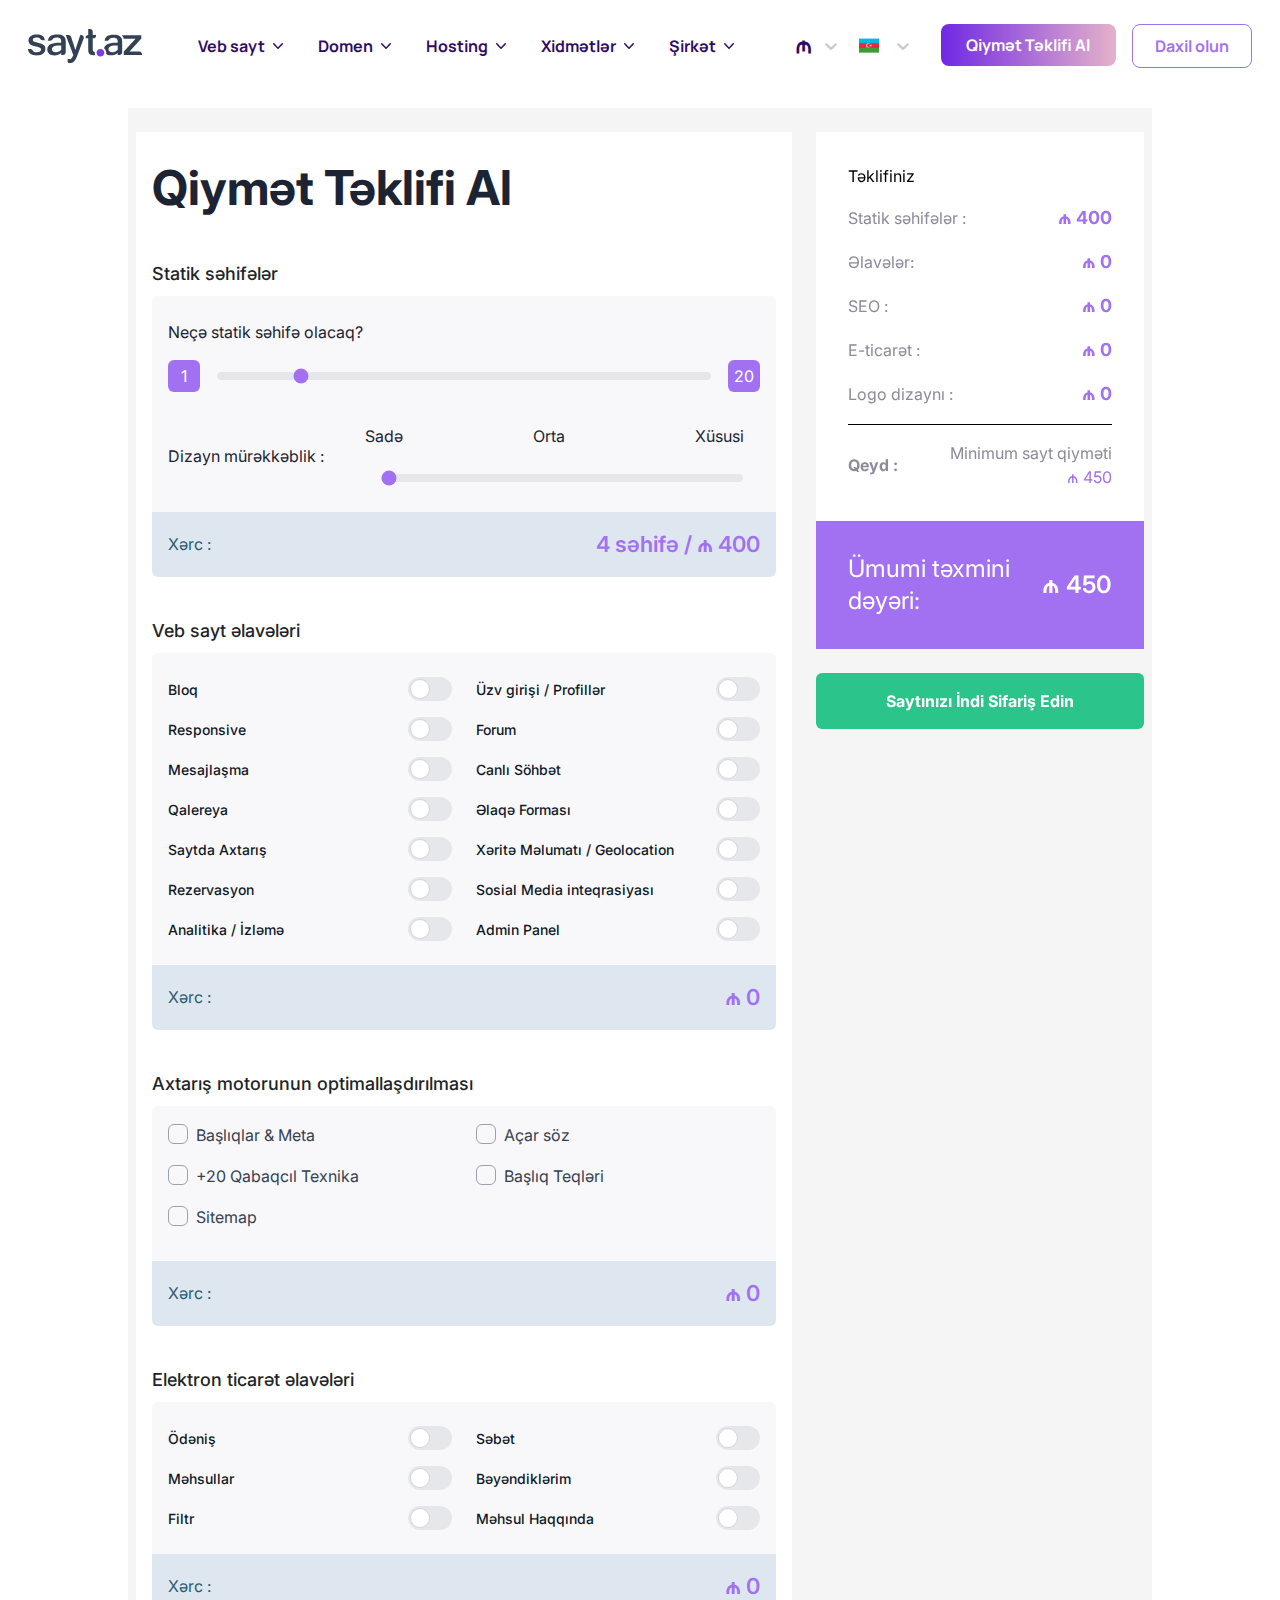
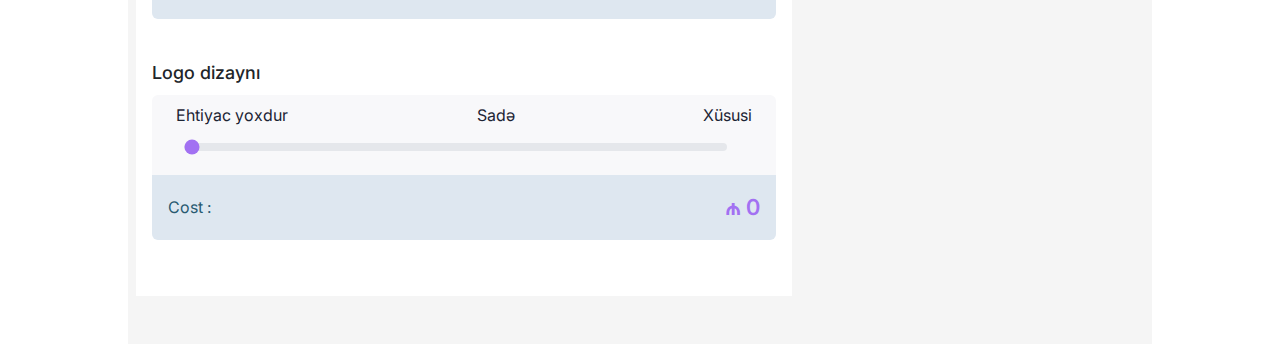
==== commit 5e33a3b4: "ffffff" ====
--- a/calculator.html
+++ b/calculator.html
@@ -642,11 +642,11 @@
                 <h1 class="!text-5xl text-[rgb(28,36,52)] s:text-4xl font-bold mt-4 mb-12">Qiymət Təklifi Al</h1>
                 <div class="mb-10">
                     <h3 class="text-[#212529] text-lg font-medium">Statik səhifələr</h3>
-                    <div class="staticPage bg-[#f8f8fa] mt-2 rounded-md  overflow-hidden">
+                    <div class="bg-[#f8f8fa] mt-2 rounded-md  overflow-hidden">
                         <div class="mt-4 py-2 px-4">
                             <p class="mb-4 text-[rgb(28,36,52)]">Neçə statik səhifə olacaq?</p>
                             <div class="flex justify-between items-center"><span class="bg-[rgb(162,113,242)] text-white flex xs:w-8 w-6 xs:h-8 h-6 xs:text-base text-sm items-center justify-center rounded-md">1</span>
-                                <input class="w-10/12 h-2 bg-gray-200 rounded-lg appearance-none cursor-pointer accent-[rgb(162,113,242)]" min="1" max="20" step="1" type="range" value="4"><span class="bg-[rgb(162,113,242)] text-white flex xs:w-8 w-6 xs:h-8 h-6 xs:text-base text-sm items-center justify-center rounded-md">20</span>
+                                <input id="pagesRange" class="w-10/12 h-2 bg-gray-200 rounded-lg appearance-none cursor-pointer accent-[rgb(162,113,242)]" min="1" max="20" step="1" type="range" value="4"><span class="bg-[rgb(162,113,242)] text-white flex xs:w-8 w-6 xs:h-8 h-6 xs:text-base text-sm items-center justify-center rounded-md">20</span>
                             </div>
                         </div>
                         <div class="mt-4 py-2 px-4 flex xs:flex-row flex-col xs:justify-between xs:items-center gap-x-2">
@@ -654,31 +654,31 @@
                             <div class="flex flex-col justify-center gap-4 xs:w-4/6 w-full xs:mt-0 mt-4">
                                 <div class="flex justify-between items-center text-xs xs:text-base xs:gap-x-0 gap-x-4 xs:pr-4 pr-0"><span class="text-[rgb(28,36,52)]">Sadə</span><span class="text-[rgb(28,36,52)]">Orta</span><span class="text-[rgb(28,36,52)]">Xüsusi</span></div>
                                 <div>
-                                    <input class="md:ml-4 ml-0 md:w-11/12 w-full h-2 bg-gray-200 rounded-lg appearance-none cursor-pointer accent-[rgb(162,113,242)]" min="1" max="3" step="1" type="range" value="1">
+                                    <input id="designRange" class="md:ml-4 ml-0 md:w-11/12 w-full h-2 bg-gray-200 rounded-lg appearance-none cursor-pointer accent-[rgb(162,113,242)]" min="1" max="3" step="1" type="range" value="1">
                                 </div>
                             </div>
                         </div>
                         <div class="flex justify-between items-center mt-4 py-4 px-4 bg-[#4a84bf26]">
                             <p class="text-[#285a70]">Xərc :</p>
-                            <p class="text-[rgb(162,113,242)] sm:text-[22px] font-[500]">4 səhifə / ₼ 400</p>
+                            <p id="pagesPrice" class="text-[rgb(162,113,242)] sm:text-[22px] font-[600] pagesPrice">4 səhifə / ₼ 400</p>
                         </div>
                     </div>
                 </div>
                 <div class="mb-10">
                     <h3 class="text-[#212529] text-lg font-medium mt-3">Veb sayt əlavələri</h3>
-                    <div class="addOnsPage bg-[#f8f8fa] mt-2 rounded-md  overflow-hidden">
+                    <div class="elave bg-[#f8f8fa] mt-2 rounded-md  overflow-hidden">
                         <div class="grid lg:grid-cols-2 grid-cols-1 gap-x-6 gap-y-4 mt-4  py-2 px-4">
                             <label class="relative xl:items-center gap-x-2 flex cursor-pointer justify-between">
                                 <div class="w-3/4"><span class="text-sm font-medium text-gray-900">Bloq</span></div>
                                 <div>
-                                    <input class="sr-only peer" type="checkbox" name="Bloq">
-                                    <div class="w-11 h-6 bg-gray-200 rounded-full peer peer-checked:after:translate-x-full peer-checked:after:border-white  after:content-['']  after:absolute  after:top-0.5  after:right-[22px] after:bg-white after:border-gray-300 after:border after:rounded-full after:h-5  after:w-5 after:transition-all duration-300 after:duration-300 peer-checked:bg-[rgb(162,113,242)]"></div>
-                                </div>
-                            </label>
-                            <label class="relative xl:items-center gap-x-2 flex cursor-pointer justify-between">
-                                <div class="w-3/4"><span class="text-sm font-medium text-gray-900">Üzv girişi /‍‍‍ Profillər</span></div>
-                                <div>
-                                    <input class="sr-only peer" type="checkbox" name="Üzv girişi /‍‍‍ Profillər">
+                                    <input  class="sr-only peer" type="checkbox" name="Bloq">
+                                    <div class="w-11 h-6 bg-gray-200 rounded-full peer peer-checked:after:translate-x-full peer-checked:after:border-white  after:content-['']  after:absolute  after:top-0.5  after:right-[22px] after:bg-white after:border-gray-300 after:border after:rounded-full after:h-5  after:w-5 after:transition-all duration-300 after:duration-300 peer-checked:bg-[rgb(162,113,242)]"></div>
+                                </div>
+                            </label>
+                            <label class="relative xl:items-center gap-x-2 flex cursor-pointer justify-between">
+                                <div class="w-3/4"><span class="text-sm font-medium text-gray-900">Üzv girişi / ‍‍‍Profillər</span></div>
+                                <div>
+                                    <input class="sr-only peer" type="checkbox" name="Üzv girişi / Profillər">
                                     <div class="w-11 h-6 bg-gray-200 rounded-full peer peer-checked:after:translate-x-full peer-checked:after:border-white  after:content-['']  after:absolute  after:top-0.5  after:right-[22px] after:bg-white after:border-gray-300 after:border after:rounded-full after:h-5  after:w-5 after:transition-all duration-300 after:duration-300 peer-checked:bg-[rgb(162,113,242)]"></div>
                                 </div>
                             </label>
@@ -769,7 +769,7 @@
                         </div>
                         <div class="flex justify-between items-center mt-4  py-4 px-4 bg-[#4a84bf26]">
                             <p class="text-[#285a70]">Xərc :</p>
-                            <p class="text-[rgb(162,113,242)] sm:text-[22px] font-semibold">₼ 0</p>
+                            <p class="text-[rgb(162,113,242)] sm:text-[22px] font-semibold addOns">₼ 0</p>
                         </div>
                     </div>
                 </div>
@@ -780,7 +780,7 @@
                             <div class="inline-flex items-center">
                                 <label class="relative flex items-center mr-2 rounded-full cursor-pointer" for="Başlıqlar &amp;  Meta" data-ripple-dark="true">
                                     <input id="Başlıqlar &amp;  Meta" class="before:content[''] peer relative h-5 w-5 cursor-pointer appearance-none rounded-md border border-gray-400 transition-all duration-500 before:absolute before:top-2/4 before:left-2/4 before:block before:h-8 before:w-8 before:-translate-y-2/4 before:-translate-x-2/4 before:rounded-full before:bg-blue-gray-500 before:opacity-0 before:transition-opacity checked:border-[rgb(162,113,242)] checked:bg-[rgb(162,113,242)] checked:before:bg-[rgb(162,113,242)] hover:before:opacity-40"
-                                    type="checkbox" name="Başlıqlar &amp;  Meta">
+                                    type="checkbox" name="Başlıqlar & Meta">
                                     <div class="absolute text-white transition-opacity opacity-0 pointer-events-none top-2/4 left-2/4 -translate-y-2/4 -translate-x-2/4 peer-checked:opacity-100">
                                         <svg xmlns="http://www.w3.org/2000/svg" class="h-3.5 w-3.5" viewBox="0 0 20 20" fill="currentColor" stroke="currentColor" stroke-width="1">
                                             <path fill-rule="evenodd" clip-rule="evenodd" d="M16.707 5.293a1 1 0 010 1.414l-8 8a1 1 0 01-1.414 0l-4-4a1 1 0 011.414-1.414L8 12.586l7.293-7.293a1 1 0 011.414 0z"></path>
@@ -840,7 +840,7 @@
                         </div>
                         <div class="flex justify-between items-center mt-4  py-4 px-4 bg-[#4a84bf26]">
                             <p class="text-[#285a70]">Xərc :</p>
-                            <p class="text-[rgb(162,113,242)] sm:text-[22px] font-[500]">₼ 0</p>
+                            <p class="text-[rgb(162,113,242)] sm:text-[22px] font-[600] motorAddons">₼ 0</p>
                         </div>
                     </div>
                 </div>
@@ -893,7 +893,7 @@
                         </div>
                         <div class="flex justify-between items-center mt-4  py-4 px-4 bg-[#4a84bf26]">
                             <p class="text-[#285a70]">Xərc :</p>
-                            <p class="text-[rgb(162,113,242)] sm:text-[22px] font-[500]">₼ 0</p>
+                            <p class="text-[rgb(162,113,242)] sm:text-[22px] font-[600] elektron">₼ 0</p>
                         </div>
                     </div>
                 </div>
@@ -901,12 +901,12 @@
                     <h3 class="text-[#212529] text-lg font-medium mt-3">Logo dizaynı</h3>
                     <div class="logoPage bg-[#f8f8fa] mt-2 rounded-md  overflow-hidden">
                         <div class="flex flex-col justify-center gap-4 w-full sm:mt-0 mt-4 py-2 px-4">
-                            <div class="flex justify-between items-center text-xs xs:text-base sm:gap-x-0 gap-x-4 px-2"><span>Ehtiyac yoxdur</span><span>Sadə</span><span>Xüsusi</span></div>
-                            <input class="md:ml-4 ml-0 md:w-11/12 w-full h-2 bg-gray-200 rounded-lg appearance-none cursor-pointer accent-[rgb(162,113,242)]" min="1" max="3" step="1" type="range" value="1">
+                            <div class="flex justify-between items-center text-xs xs:text-base sm:gap-x-0 gap-x-4 px-2"><span class="text-[rgb(28,36,52)]">Ehtiyac yoxdur</span><span class="text-[rgb(28,36,52)]">Sadə</span><span class="text-[rgb(28,36,52)]">Xüsusi</span></div>
+                            <input id="logoRange" class="md:ml-4 ml-0 md:w-11/12 w-full h-2 bg-gray-200 rounded-lg appearance-none cursor-pointer accent-[rgb(162,113,242)]" min="1" max="3" step="1" type="range" value="1">
                         </div>
                         <div class="flex justify-between items-center mt-4  py-4 px-4 bg-[#4a84bf26]">
                             <p class="text-[#285a70]">Cost :</p>
-                            <p class="text-[rgb(162,113,242)] sm:text-[22px] font-[500]">₼ 0</p>
+                            <p class="text-[rgb(162,113,242)] sm:text-[22px] font-[600] logodizayni">₼ 0</p>
                         </div>
                     </div>
                 </div>
@@ -914,23 +914,23 @@
             <div class="s:w-1/3 w-full h-fit sticky top-0">
                 <div class="flex flex-col gap-4 p-8 bg-white">
                     <p> Təklifiniz</p>
-                    <p class="flex flex-row justify-between items-center"><span class="text-[#8b8b9a]"> Statik səhifələr : </span><span class="text-[rgb(162,113,242)] font-bold text-lg">₼ 400</span></p>
-                    <p class="flex flex-row justify-between items-center"><span class="text-[#8b8b9a]"> Əlavələr: </span><span class="text-[rgb(162,113,242)] font-bold text-lg"> ₼ 0</span></p>
-                    <p class="flex flex-row justify-between items-center"><span class="text-[#8b8b9a]"> SEO : </span><span class="text-[rgb(162,113,242)] font-bold text-lg"> ₼ 0</span></p>
-                    <p class="flex flex-row justify-between items-center"><span class="text-[#8b8b9a]"> E-ticarət : </span><span class="text-[rgb(162,113,242)] font-bold text-lg"> ₼ 0</span></p>
-                    <p class="flex flex-row justify-between items-center"><span class="text-[#8b8b9a]"> Logo dizaynı : </span><span class="text-[rgb(162,113,242)] font-bold text-lg"> ₼ 0</span></p>
+                    <p class="flex flex-row justify-between items-center"><span class="text-[#8b8b9a]"> Statik səhifələr : </span><span id="pagesPrice2" class="text-[rgb(162,113,242)] font-bold text-lg ">₼ 400</span></p>
+                    <p class="flex flex-row justify-between items-center"><span class="text-[#8b8b9a]"> Əlavələr: </span><span class="text-[rgb(162,113,242)] font-bold text-lg addOns"> ₼ 0</span></p>
+                    <p class="flex flex-row justify-between items-center"><span class="text-[#8b8b9a]"> SEO : </span><span class="text-[rgb(162,113,242)] font-bold text-lg motorAddons"> ₼ 0</span></p>
+                    <p class="flex flex-row justify-between items-center"><span class="text-[#8b8b9a]"> E-ticarət : </span><span class="text-[rgb(162,113,242)] font-bold text-lg elektron"> ₼ 0</span></p>
+                    <p class="flex flex-row justify-between items-center"><span class="text-[#8b8b9a]"> Logo dizaynı : </span><span class="text-[rgb(162,113,242)] font-bold text-lg logodizayni"> ₼ 0</span></p>
                     <hr>
                     <p class="flex flex-row justify-between items-center gap-4 text-[#8b8b9a] text-base text-right"><span class="font-bold whitespace-nowrap"> Qeyd : </span><span class="text-base "> Minimum sayt qiyməti  <span class="text-[rgb(162,113,242)] whitespace-nowrap">₼ 450</span></span>
                     </p>
                 </div>
-                <h3 class="bg-[rgb(162,113,242)] text-white text-2xl p-8 flex flex-row justify-between items-center"><span>Ümumi təxmini dəyəri: </span><span class="font-semibold whitespace-nowrap">₼ 450</span></h3>
+                <h3 class="bg-[rgb(162,113,242)] text-white text-2xl p-8 flex flex-row justify-between items-center"><span>Ümumi təxmini dəyəri: </span><span id="grandtotal" class="font-semibold whitespace-nowrap">₼ 450</span></h3>
                 <div class=" mt-6 ">
-                    <button class="bg-[#2bc48a] w-full text-white font-bold p-4 rounded-md" fdprocessedid="r2gom">Saytınızı İndi Sifariş Edin</button>
+                    <button class="bg-[#2bc48a] w-full text-white font-bold p-4 rounded-md" >Saytınızı İndi Sifariş Edin</button>
                 </div>
             </div>
         </div>
     </main>   
     <script src="./js/header.js"></script>
-    <script src="./js/index.js"></script>
+    <script src="./js/calc.js"></script>
 </body>
 </html>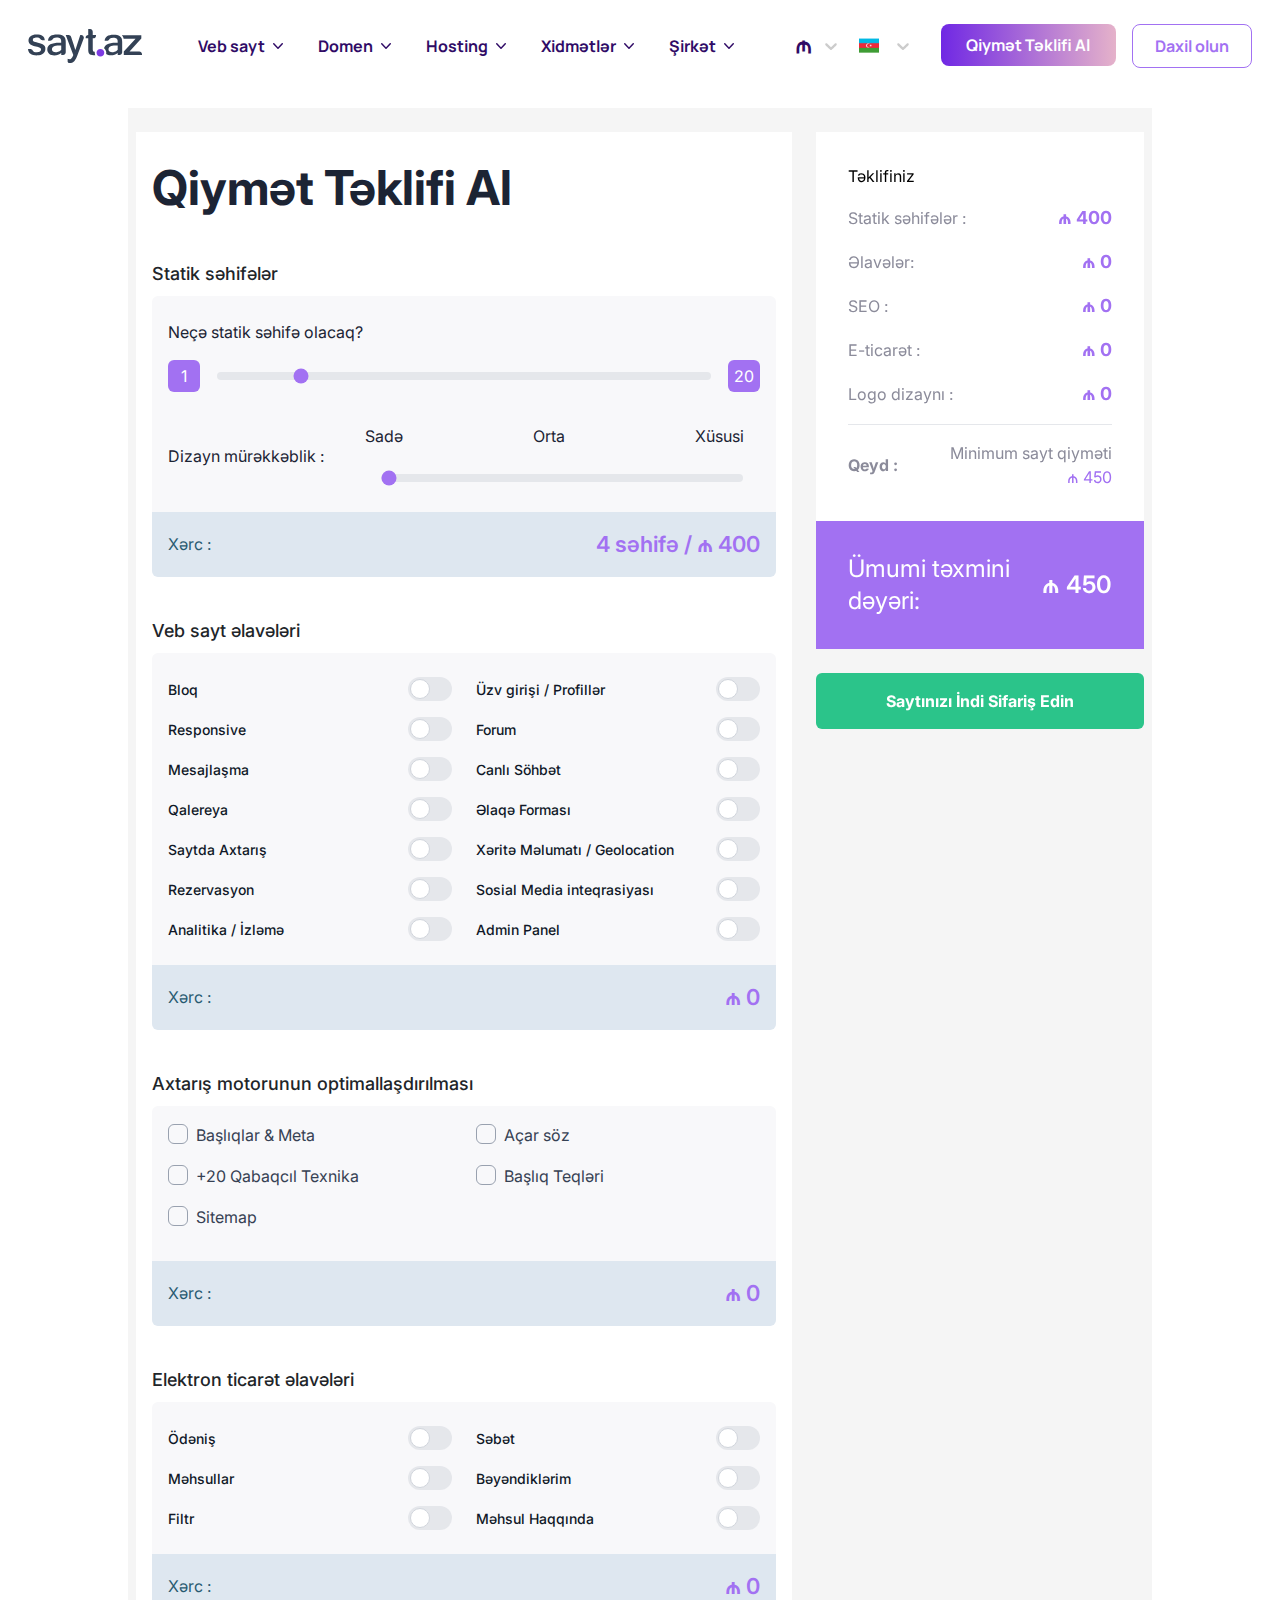
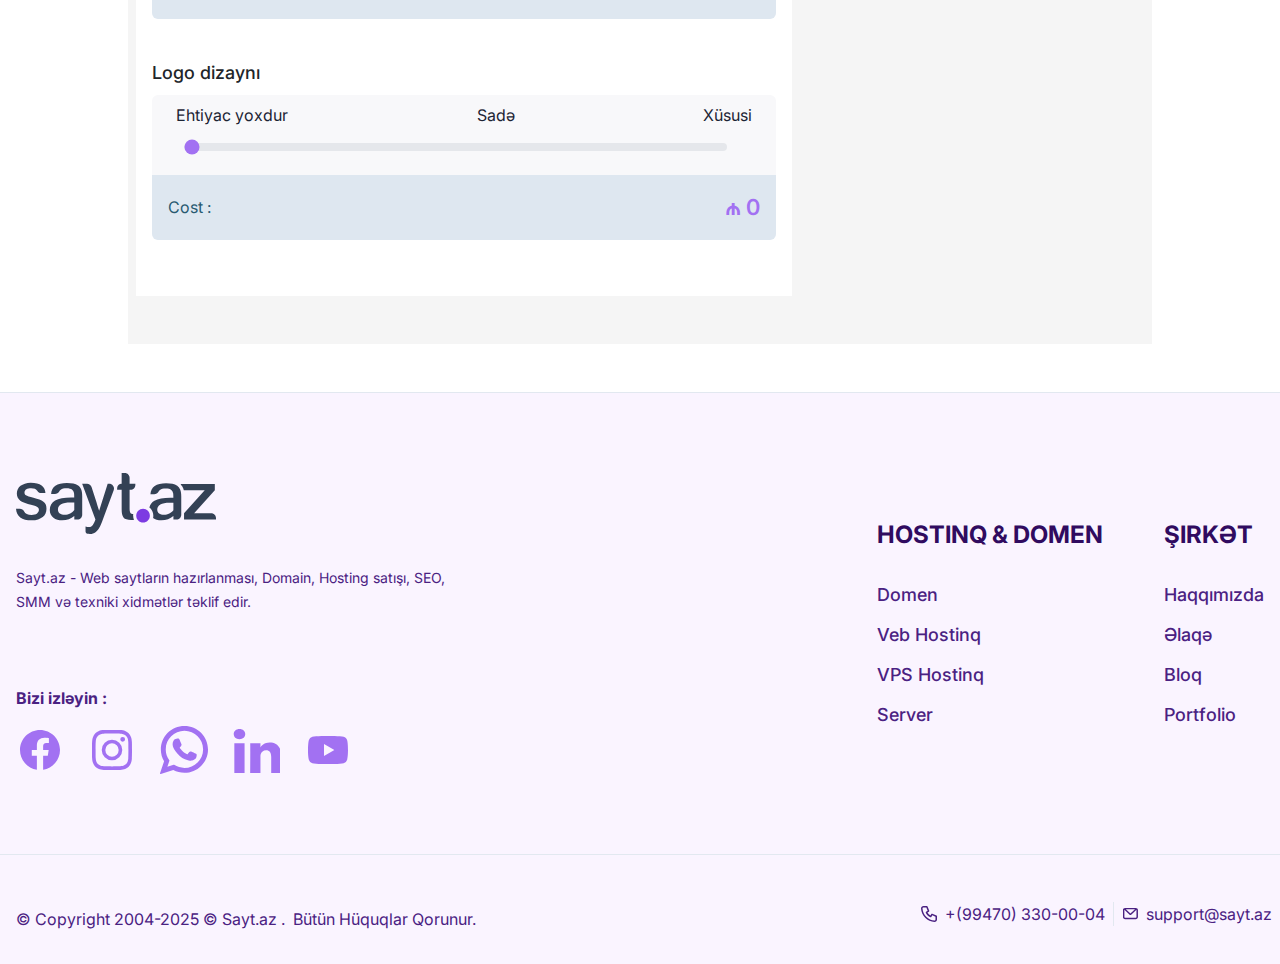
==== commit 632afaa4: "footer" ====
--- a/calculator.html
+++ b/calculator.html
@@ -183,7 +183,7 @@
                         <div class="h-[52px] w-[52px] bg-[rgb(219,234,254)] flex items-center justify-center rounded-[8px]">
                             <img class="h-auto max-w-[28px]" src="./icon/16.svg" alt="wbp16"/>
                         </div>
-                        <a class="flex flex-col">
+                        <a href="/calculator.html" class="flex flex-col">
                             <p class="text-[rgb(51,65,85)] font-[500] text-[16px]">Sayt Kalkulyatoru</p>
                             <p class="text-[14px] font-bold text-[rgb(100,116,139)] ">Saytın Qiymətini Öyrən</p>
                         </a>
@@ -499,7 +499,7 @@
                         <div class="h-[52px] w-[52px] bg-[rgb(219,234,254)] hidden xs:flex items-center justify-center rounded-[8px]">
                             <img class="h-auto max-w-[28px]" src="./icon/16.svg" alt="wbp16"/>
                         </div>
-                        <a class="flex flex-col">
+                        <a href="/calculator.html" class="flex flex-col">
                             <p class="text-[rgb(51,65,85)] font-[500] text-[16px]">Sayt Kalkulyatoru</p>
                             <p class="text-[14px] font-bold text-[rgb(100,116,139)] ">Saytın Qiymətini Öyrən</p>
                         </a>
@@ -636,7 +636,7 @@
             <button class="h-[43.91px] w-full rounded-[8px] font-bold border-[1px] border-[rgb(162,113,242)] text-[rgb(162,113,242)] cursor-pointer">Daxil olun</button>
         </div>
     </div>
-    <main class="costCalculator md:w-4/5 w-full mx-auto mt-4 bg-[#f5f5f5]">
+    <main class="md:w-4/5 w-full mx-auto mt-4 bg-[#f5f5f5]">
         <div class="flex s:flex-row flex-col md:gap-6 gap-2 pb-12 mt-2 px-2 py-6 relative">
             <div class="s:w-2/3 w-full bg-white p-4">
                 <h1 class="!text-5xl text-[rgb(28,36,52)] s:text-4xl font-bold mt-4 mb-12">Qiymət Təklifi Al</h1>
@@ -919,7 +919,7 @@
                     <p class="flex flex-row justify-between items-center"><span class="text-[#8b8b9a]"> SEO : </span><span class="text-[rgb(162,113,242)] font-bold text-lg motorAddons"> ₼ 0</span></p>
                     <p class="flex flex-row justify-between items-center"><span class="text-[#8b8b9a]"> E-ticarət : </span><span class="text-[rgb(162,113,242)] font-bold text-lg elektron"> ₼ 0</span></p>
                     <p class="flex flex-row justify-between items-center"><span class="text-[#8b8b9a]"> Logo dizaynı : </span><span class="text-[rgb(162,113,242)] font-bold text-lg logodizayni"> ₼ 0</span></p>
-                    <hr>
+                    <hr class="text-[rgb(229,231,235)]">
                     <p class="flex flex-row justify-between items-center gap-4 text-[#8b8b9a] text-base text-right"><span class="font-bold whitespace-nowrap"> Qeyd : </span><span class="text-base "> Minimum sayt qiyməti  <span class="text-[rgb(162,113,242)] whitespace-nowrap">₼ 450</span></span>
                     </p>
                 </div>
@@ -929,7 +929,96 @@
                 </div>
             </div>
         </div>
-    </main>   
+    </main>
+    <footer class="bg-[#FAF4FF] w-full mx-auto border-t-[1px] mt-[48px] border-slate-200 border-solid">
+        <h2 id="footer-heading" class="sr-only">Footer</h2>
+        <div class="px-4 flex-col gap-[30px] xs:flex-row mx-auto max-w-[1296px] flex xs:items-center justify-between lg:gap-[61px] lg:py-20 md:py-10 py-6 p-2">
+            <div class="flex flex-col lmd:w-1/2">
+                <div class="pt-[72px] md:pt-0 flex flex-col gap-8 md:items-start">
+                    <a class="-m-1.5 p-1.5 min-w-[70px]" href="/">
+                        <img alt="logo" fetchpriority="high" width="200" height="200" decoding="async" data-nimg="1" class="" src="/icon/saytaz.svg" style="color: transparent;"></a>
+                    <p class="text-base md:text-sm text-[rgb(74,33,130)] leading-6 max-w-[456px] md:max-h-[130px] mb-10">Sayt.az - Web saytların hazırlanması, Domain, Hosting satışı, SEO, SMM və texniki xidmətlər təklif edir.</p>
+                    <div>
+                        <p class="font-bold mb-4 text-[rgb(74,33,130)]">Bizi izləyin :</p>
+                        <div class="flex space-x-6">
+                            <a target="_blank" href="https://www.facebook.com/wwwsaytaz" class="text-[rgb(162,113,242)] hover:text-[rgb(125,59,226)]">
+                                <span class="sr-only">Facebook</span>
+                                <svg fill="currentColor" viewBox="0 0 24 24" class="md:h-12 h-8 md:w-12 w-8" aria-hidden="true">
+                                    <path fill-rule="evenodd" d="M22 12c0-5.523-4.477-10-10-10S2 6.477 2 12c0 4.991 3.657 9.128 8.438 9.878v-6.987h-2.54V12h2.54V9.797c0-2.506 1.492-3.89 3.777-3.89 1.094 0 2.238.195 2.238.195v2.46h-1.26c-1.243 0-1.63.771-1.63 1.562V12h2.773l-.443 2.89h-2.33v6.988C18.343 21.128 22 16.991 22 12z" clip-rule="evenodd"></path>
+                                </svg>
+                            </a>
+                            <a target="_blank" href="https://www.instagram.com/sayt.az" class="text-[rgb(162,113,242)] hover:text-[rgb(125,59,226)] ">
+                                <span class="sr-only">Instagram</span>
+                                <svg fill="currentColor" viewBox="0 0 24 24" class="md:h-12 h-8 md:w-12 w-8" aria-hidden="true">
+                                    <path fill-rule="evenodd" d="M12.315 2c2.43 0 2.784.013 3.808.06 1.064.049 1.791.218 2.427.465a4.902 4.902 0 011.772 1.153 4.902 4.902 0 011.153 1.772c.247.636.416 1.363.465 2.427.048 1.067.06 1.407.06 4.123v.08c0 2.643-.012 2.987-.06 4.043-.049 1.064-.218 1.791-.465 2.427a4.902 4.902 0 01-1.153 1.772 4.902 4.902 0 01-1.772 1.153c-.636.247-1.363.416-2.427.465-1.067.048-1.407.06-4.123.06h-.08c-2.643 0-2.987-.012-4.043-.06-1.064-.049-1.791-.218-2.427-.465a4.902 4.902 0 01-1.772-1.153 4.902 4.902 0 01-1.153-1.772c-.247-.636-.416-1.363-.465-2.427-.047-1.024-.06-1.379-.06-3.808v-.63c0-2.43.013-2.784.06-3.808.049-1.064.218-1.791.465-2.427a4.902 4.902 0 011.153-1.772A4.902 4.902 0 015.45 2.525c.636-.247 1.363-.416 2.427-.465C8.901 2.013 9.256 2 11.685 2h.63zm-.081 1.802h-.468c-2.456 0-2.784.011-3.807.058-.975.045-1.504.207-1.857.344-.467.182-.8.398-1.15.748-.35.35-.566.683-.748 1.15-.137.353-.3.882-.344 1.857-.047 1.023-.058 1.351-.058 3.807v.468c0 2.456.011 2.784.058 3.807.045.975.207 1.504.344 1.857.182.466.399.8.748 1.15.35.35.683.566 1.15.748.353.137.882.3 1.857.344 1.054.048 1.37.058 4.041.058h.08c2.597 0 2.917-.01 3.96-.058.976-.045 1.505-.207 1.858-.344.466-.182.8-.398 1.15-.748.35-.35.566-.683.748-1.15.137-.353.3-.882.344-1.857.048-1.055.058-1.37.058-4.041v-.08c0-2.597-.01-2.917-.058-3.96-.045-.976-.207-1.505-.344-1.858a3.097 3.097 0 00-.748-1.15 3.098 3.098 0 00-1.15-.748c-.353-.137-.882-.3-1.857-.344-1.023-.047-1.351-.058-3.807-.058zM12 6.865a5.135 5.135 0 110 10.27 5.135 5.135 0 010-10.27zm0 1.802a3.333 3.333 0 100 6.666 3.333 3.333 0 000-6.666zm5.338-3.205a1.2 1.2 0 110 2.4 1.2 1.2 0 010-2.4z"
+                                    clip-rule="evenodd"></path>
+                                </svg>
+                            </a> 
+                            <a target="_blank" href="https://api.whatsapp.com/send?phone=994703300004&amp;text=Salam. Xidmətlərinizlə maraqlanıram." class="text-[rgb(162,113,242)] hover:text-[rgb(125,59,226)]">
+                                <span class="sr-only">Whatsapp</span>
+                                <svg xmlns="http://www.w3.org/2000/svg" class="md:h-12 h-8 md:w-12 w-8" aria-hidden="true" xmlns:xlink="http://www.w3.org/1999/xlink" fill="currentColor" height="800px" width="800px"
+                                version="1.1" id="Layer_1" viewBox="0 0 308 308" xml:space="preserve" style="fill: rgb(162, 113, 242);">
+                                    <g id="XMLID_468_">
+                                        <path id="XMLID_469_" d="M227.904,176.981c-0.6-0.288-23.054-11.345-27.044-12.781c-1.629-0.585-3.374-1.156-5.23-1.156   c-3.032,0-5.579,1.511-7.563,4.479c-2.243,3.334-9.033,11.271-11.131,13.642c-0.274,0.313-0.648,0.687-0.872,0.687   c-0.201,0-3.676-1.431-4.728-1.888c-24.087-10.463-42.37-35.624-44.877-39.867c-0.358-0.61-0.373-0.887-0.376-0.887   c0.088-0.323,0.898-1.135,1.316-1.554c1.223-1.21,2.548-2.805,3.83-4.348c0.607-0.731,1.215-1.463,1.812-2.153   c1.86-2.164,2.688-3.844,3.648-5.79l0.503-1.011c2.344-4.657,0.342-8.587-0.305-9.856c-0.531-1.062-10.012-23.944-11.02-26.348   c-2.424-5.801-5.627-8.502-10.078-8.502c-0.413,0,0,0-1.732,0.073c-2.109,0.089-13.594,1.601-18.672,4.802   c-5.385,3.395-14.495,14.217-14.495,33.249c0,17.129,10.87,33.302,15.537,39.453c0.116,0.155,0.329,0.47,0.638,0.922   c17.873,26.102,40.154,45.446,62.741,54.469c21.745,8.686,32.042,9.69,37.896,9.69c0.001,0,0.001,0,0.001,0   c2.46,0,4.429-0.193,6.166-0.364l1.102-0.105c7.512-0.666,24.02-9.22,27.775-19.655c2.958-8.219,3.738-17.199,1.77-20.458   C233.168,179.508,230.845,178.393,227.904,176.981z"></path>
+                                        <path id="XMLID_470_" d="M156.734,0C73.318,0,5.454,67.354,5.454,150.143c0,26.777,7.166,52.988,20.741,75.928L0.212,302.716   c-0.484,1.429-0.124,3.009,0.933,4.085C1.908,307.58,2.943,308,4,308c0.405,0,0.813-0.061,1.211-0.188l79.92-25.396   c21.87,11.685,46.588,17.853,71.604,17.853C240.143,300.27,308,232.923,308,150.143C308,67.354,240.143,0,156.734,0z    M156.734,268.994c-23.539,0-46.338-6.797-65.936-19.657c-0.659-0.433-1.424-0.655-2.194-0.655c-0.407,0-0.815,0.062-1.212,0.188   l-40.035,12.726l12.924-38.129c0.418-1.234,0.209-2.595-0.561-3.647c-14.924-20.392-22.813-44.485-22.813-69.677   c0-65.543,53.754-118.867,119.826-118.867c66.064,0,119.812,53.324,119.812,118.867   C276.546,215.678,222.799,268.994,156.734,268.994z"></path>
+                                    </g>
+                                </svg>
+                            </a>
+                            <a target="_blank" href="https://www.linkedin.com/company/saytaz/" class="text-[rgb(162,113,242)] hover:text-[rgb(125,59,226)]">
+                                <span class="sr-only">LinkedIn</span>
+                                <svg fill="currentColor" viewBox="0 0 24 24" class="md:h-12 h-8 md:w-12 w-8" aria-hidden="true">
+                                    <path fill-rule="evenodd" d="M24.7154 14.9622V23.4762H19.6042V15.5324C19.6042 13.537 18.8647 12.1753 17.0151 12.1753C15.6027 12.1753 14.7623 13.093 14.3924 13.981C14.2575 14.2984 14.2227 14.7403 14.2227 15.1842V23.4762H9.10975C9.10975 23.4762 9.1785 10.0222 9.10975 8.62842H14.2218V10.7329C14.2115 10.7487 14.1982 10.7657 14.1883 10.7811H14.2218V10.7329C14.9012 9.72258 16.1141 8.27948 18.8291 8.27948C22.1937 8.27948 24.7154 10.4018 24.7154 14.9622ZM3.76184 1.47095C2.01271 1.47095 0.868958 2.5788 0.868958 4.03602C0.868958 5.46129 1.98005 6.60276 3.69438 6.60276H3.72832C5.51141 6.60276 6.61993 5.46129 6.61993 4.03602C6.58641 2.5788 5.51141 1.47095 3.76184 1.47095ZM1.17273 23.4762H6.2835V8.62842H1.17273V23.4762Z" clip-rule="evenodd"></path>
+                                </svg>
+                            </a> 
+                            <a target="_blank" href="https://www.youtube.com/@sayt-az" class="text-[rgb(162,113,242)] hover:text-[rgb(125,59,226)] ">
+                                <span class="sr-only">YouTube</span>
+                                <svg fill="currentColor" viewBox="0 0 24 24" class="md:h-12 h-8 md:w-12 w-8" aria-hidden="true">
+                                    <path fill-rule="evenodd" d="M19.812 5.418c.861.23 1.538.907 1.768 1.768C21.998 8.746 22 12 22 12s0 3.255-.418 4.814a2.504 2.504 0 0 1-1.768 1.768c-1.56.419-7.814.419-7.814.419s-6.255 0-7.814-.419a2.505 2.505 0 0 1-1.768-1.768C2 15.255 2 12 2 12s0-3.255.417-4.814a2.507 2.507 0 0 1 1.768-1.768C5.744 5 11.998 5 11.998 5s6.255 0 7.814.418ZM15.194 12 10 15V9l5.194 3Z"
+                                    clip-rule="evenodd"></path>
+                                </svg>
+                            </a>
+                        </div>
+                    </div>
+                </div>
+            </div>
+            <div class="flex gap-16 lmd:w-1/2">
+                <div class="flex-col md:flex-row gap-12 flex lg:gap-[61px] ">
+                    <div class="">
+                        <ul role="list" class="space-y-4 w-full">
+                            <li class="mb-4 md:mb-8 text-[rgb(48,11,96)] font-bold sm:text-2xl text-lg uppercase">Hostinq &amp; Domen</li>
+                            <li><a class="text-lg leading-6 font-medium text-[#4a2182] hover:text-[rgb(125,59,226)]" href="/domain">Domen</a></li>
+                            <li><a class="text-lg leading-6 font-medium text-[#4a2182] hover:text-[rgb(125,59,226)]" href="/web-hosting">Veb Hostinq</a></li>
+                            <li><a class="text-lg leading-6 font-medium text-[#4a2182] hover:text-[rgb(125,59,226)]" href="/vps-hosting">VPS Hostinq</a></li>
+                            <li><a class="text-lg leading-6 font-medium text-[#4a2182] hover:text-[rgb(125,59,226)]" href="/dedicated-server">Server</a></li>
+                        </ul>
+                    </div>
+                    <div class="">
+                        <ul role="list" class="space-y-4 w-full">
+                            <li class="mb-4 md:mb-8 text-[rgb(48,11,96)] font-bold sm:text-2xl text-lg uppercase">Şirkət</li>
+                            <li><a class="text-lg leading-6 font-medium text-[#4a2182] hover:text-[rgb(125,59,226)]" href="/haqqimizda">Haqqımızda</a></li>
+                            <li><a class="text-lg leading-6 font-medium text-[#4a2182] hover:text-[rgb(125,59,226)]" href="/elaqe">Əlaqə</a></li>
+                            <li><a class="text-lg leading-6 font-medium text-[#4a2182] hover:text-[rgb(125,59,226)]" href="/bloq">Bloq</a></li>
+                            <li><a class="text-lg leading-6 font-medium text-[#4a2182] hover:text-[rgb(125,59,226)]" href="/portfolio">Portfolio</a></li>
+                        </ul>
+                    </div>
+                </div>
+            </div>
+        </div>
+        <div class="flex justify-between border-t text-[rgb(74,33,130)] border-slate-200 lg:pt-[31px] lg:pb-[22px]  ">
+            <div class="flex-col mb-8 md:mb-0 xs:flex-row-reverse w-full max-w-[1296px] flex justify-between xs:items-center items-start mx-auto px-4">
+                <div class="py-4 flex-col md:flex-row gap-2 text-[16px] flex md:text-base xs:items-center items-start justify-between md:gap-[16px] ">
+                    <div class="flex gap-[8px] xs:justify-center items-center text-[rgb(74,33,130)]">
+                        <img alt="phone" loading="lazy" width="16" height="16" decoding="async" data-nimg="1" src="/icon/phone-call.svg" style="color: transparent;">
+                        <p class="text-[16px] whitespace-nowrap">+(99470) 330-00-04</p>
+                    </div><span class="hidden md:block min-h-[24px] w-[1px] bg-slate-200"></span>
+                    <div class="flex gap-[8px] sm:justify-center items-center"><img alt="email" loading="lazy" width="16" height="16" decoding="async" data-nimg="1" src="/icon/email.svg" style="color: transparent;">
+                        <p>support@sayt.az</p>
+                    </div>
+                </div>
+                <div class="border-t-[1px] border-slate-200 pt-3 mx-auto md:mx-0 md:border-0 md:p-0 text-base w-full text-left text-[rgb(74,33,130)] flex leading-5 lg:h-[10px] ">© Copyright 2004-2025 © Sayt.az . &nbsp;Bütün Hüquqlar Qorunur.</div>
+            </div>
+        </div>
+    </footer>   
     <script src="./js/header.js"></script>
     <script src="./js/calc.js"></script>
 </body>
